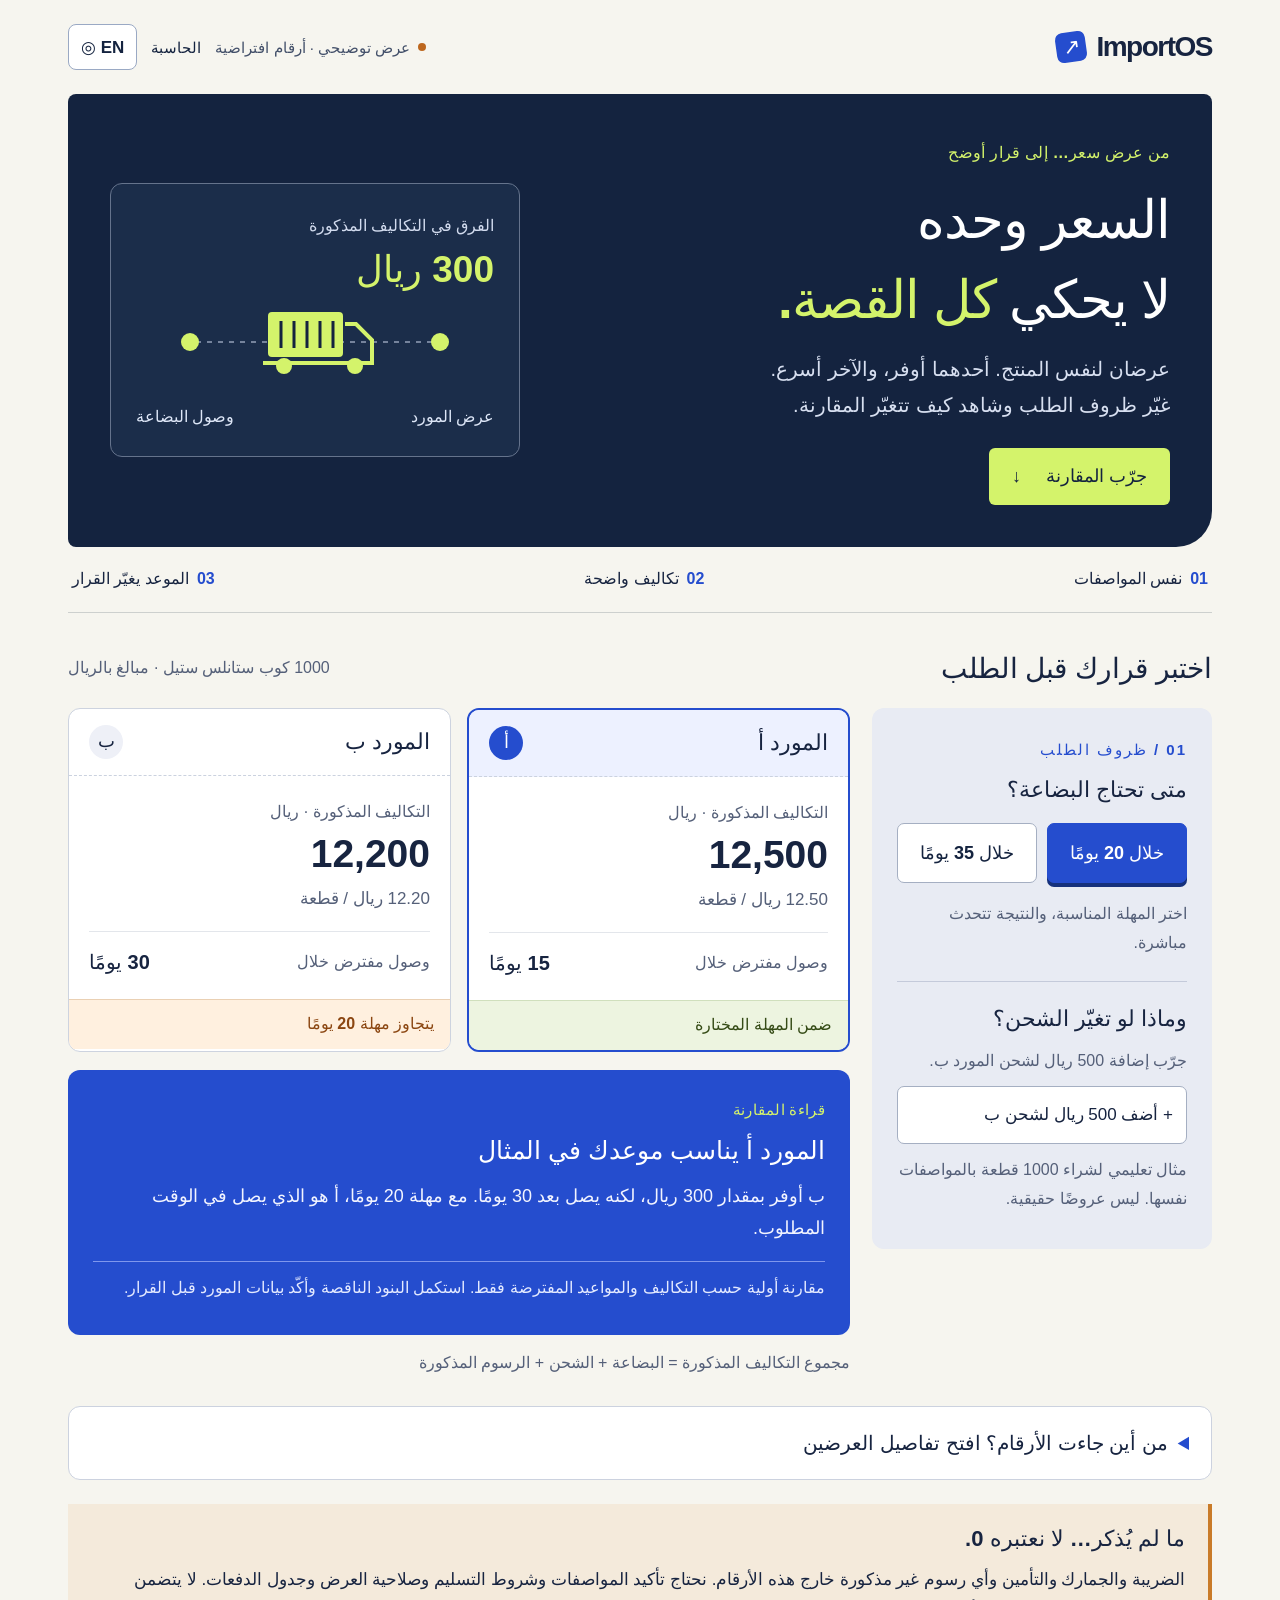
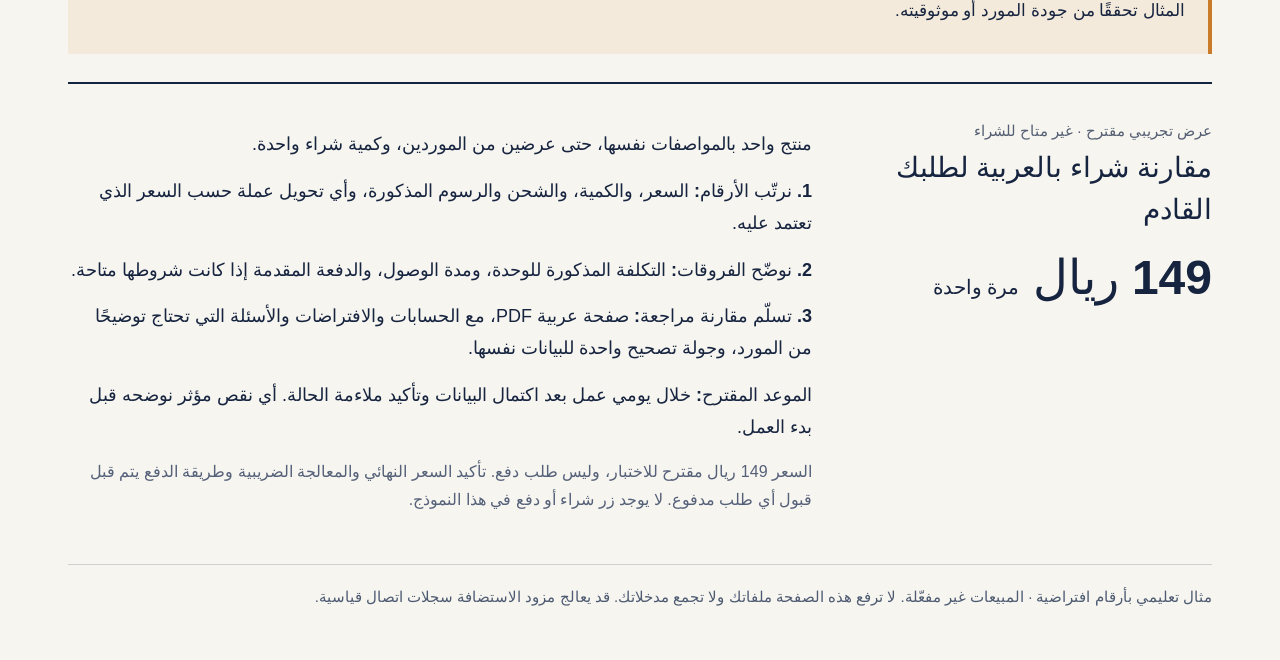
==== public/compare.html @ 1ec95454 "Publish bilingual purchasing comparison demo without checkout" ====
<!doctype html><html lang="ar" dir="rtl"><head><meta charset="utf-8"><meta name="description" content="قارن عروض الموردين والتكلفة وموعد الوصول. Try the Arabic and English purchasing comparison demo. No signup or payment."><meta name="viewport" content="width=device-width,initial-scale=1"><title>ImportOS — قبل قرار الشراء</title><style>
:root{font-family:Tahoma,Arial,sans-serif;color:#172440;background:#f6f5ef;font-synthesis:none;--ink:#14233f;--blue:#254dce;--lime:#d4f36b;--muted:#556079}*{box-sizing:border-box}html{scroll-behavior:smooth}body{margin:0;font-size:18px;line-height:1.8}button,a,input{-webkit-tap-highlight-color:transparent}button{font:inherit;cursor:pointer}button:focus-visible,a:focus-visible,summary:focus-visible{outline:3px solid #db6f25;outline-offset:5px}p{margin:10px 0}h1,h2,h3{line-height:1.5;margin:0}main{max-width:1200px;margin:auto;padding:24px 28px 50px}.top{display:flex;align-items:center;justify-content:space-between;gap:14px;padding-bottom:24px}.brand{font:bold 28px Arial;letter-spacing:-1.5px;display:flex;align-items:center;gap:10px}.mark{width:30px;height:30px;background:var(--blue);border-radius:7px;transform:rotate(-8deg);display:inline-grid;place-items:center;color:white;font-size:21px}.draft{font-size:15px;color:#424f69;display:flex;align-items:center;gap:8px}.dot{width:8px;height:8px;background:#bd671e;border-radius:50%;display:inline-block}.hero{background:var(--ink);color:white;padding:42px;border-radius:8px 8px 36px 8px;display:grid;grid-template-columns:1.5fr 1fr;gap:35px;align-items:center;position:relative;overflow:hidden}.eyebrow{font-size:16px;font-weight:bold;color:var(--lime);letter-spacing:.3px}.hero h1{font-size:clamp(32px,4.2vw,53px);letter-spacing:-1px;margin:12px 0}.hero h1 em{font-style:normal;color:var(--lime)}.hero p{color:#d7dff0;font-size:20px;max-width:650px}.cta{display:inline-flex;align-items:center;gap:25px;color:var(--ink);background:var(--lime);padding:12px 23px;text-decoration:none;font-weight:bold;border-radius:6px;margin-top:15px}.route{border:1px solid #65738c;padding:25px;border-radius:12px;background:#1b2d4a}.route .label{color:#d2dbee;font-size:16px}.route .value{font-size:37px;font-weight:bold;color:var(--lime);line-height:1.5}.route svg{width:100%;height:95px}.route .ends{display:flex;justify-content:space-between;color:#dde6f7;font-size:16px}.strip{display:flex;justify-content:space-between;gap:12px;flex-wrap:wrap;font-size:16px;padding:18px 4px;border-bottom:1px solid #cdd0ce}.strip span{display:flex;align-items:center;gap:8px}.strip b{color:var(--blue)}.sectionhead{display:flex;justify-content:space-between;gap:12px;align-items:center;margin:35px 0 18px}.sectionhead h2{font-size:28px}.step{font:700 15px Arial;color:var(--blue);letter-spacing:2px}.small{font-size:16px;color:var(--muted)}.workspace{display:grid;grid-template-columns:340px 1fr;gap:22px;align-items:start;scroll-margin-top:20px}.control{background:#e8ebf3;padding:25px;border-radius:12px}.control h3{font-size:22px}.options{display:grid;grid-template-columns:1fr 1fr;gap:10px;margin:17px 0}.choice{border:1px solid #a5afc2;border-radius:7px;padding:13px 8px;background:white;color:var(--ink);font-weight:bold;font-size:18px;min-height:58px}.choice[aria-pressed=true]{background:var(--blue);border-color:var(--blue);color:white;box-shadow:0 4px 0 #16317c}.scenario{border-top:1px solid #c4cada;padding-top:20px;margin-top:23px}.scenario button{width:100%;background:#fff;border:1px solid #a5afc2;color:#172440;padding:13px;border-radius:7px;font-size:17px;text-align:right;min-height:58px}.scenario button[aria-pressed=true]{background:#fff1df;border-color:#a85615}.scenario .small{margin-top:12px}.suppliergrid{display:grid;grid-template-columns:1fr 1fr;gap:16px}.supplier{background:#fff;border:1px solid #cdd3df;border-radius:12px;overflow:hidden;position:relative}.supplierhead{padding:16px 20px;border-bottom:1px dashed #cbd2df;display:flex;justify-content:space-between;align-items:center}.supplierhead h3{font-size:22px}.supplierhead .letter{width:34px;height:34px;border-radius:50%;background:#eef0f7;display:grid;place-items:center;font-weight:bold}.supplierbody{padding:19px 20px}.supplier .amount{font-size:clamp(27px,3.1vw,39px);font-family:Arial;font-weight:bold;line-height:1.4;direction:ltr;text-align:right;white-space:nowrap;font-variant-numeric:tabular-nums}.supplier .unit{font-size:17px;color:var(--muted)}.arrival{display:flex;align-items:center;justify-content:space-between;gap:8px;margin-top:17px;padding-top:12px;border-top:1px solid #e3e6eb}.arrival strong{font-size:20px}.fit{padding:10px 16px;background:#edf4e0;color:#354b16;font-size:16px;font-weight:bold;border-top:1px solid #d0dfbd}.fit.late{background:#fff0df;color:#8b4611;border-color:#ead0b3}.supplier.selected{border:2px solid var(--blue)}.selected .supplierhead{background:#edf1ff}.selected .letter{background:var(--blue);color:white}.outcome{background:var(--blue);color:white;border-radius:12px;padding:23px 25px;margin-top:18px}.outcome .eyebrow{font-size:15px}.outcome h3{font-size:25px;margin:7px 0}.outcome p{color:#f2f4ff;font-size:18px}.outcome .resultnote{font-size:16px;color:#e4eaff;margin-top:16px;padding-top:12px;border-top:1px solid #7f97ed}.outcome.pulse{animation:reveal .25s ease-out}@keyframes reveal{from{transform:translateY(5px);opacity:.7}to{transform:translateY(0);opacity:1}}details{margin:24px 0;background:white;border:1px solid #ccd2df;border-radius:12px;padding:18px 22px}summary{cursor:pointer;font-weight:bold;font-size:20px}summary::marker{color:var(--blue)}.tablebox{margin-top:15px;overflow:auto}table{border-collapse:collapse;width:100%;font-size:17px}th,td{text-align:right;border-bottom:1px solid #d9dfea;padding:12px}th{background:#f0f2f7}tr.total{font-weight:bold;color:var(--blue)}caption{font-size:16px;text-align:right;padding:8px}.notice{border-right:4px solid #c97b29;padding:18px 23px;background:#f4eadb;font-size:17px;margin-bottom:28px}.notice h2{font-size:22px}.offer{display:grid;grid-template-columns:1fr 2fr;gap:28px;border-top:2px solid var(--ink);padding-top:30px}.offer h2{font-size:28px}.offer p{margin:14px 0}.offer .badge{font-size:15px;color:#555f73}.price{font:bold 48px Arial;margin-top:13px;line-height:1.4}.offertext{font-size:18px}.offertext .small{font-size:16px}.foot{margin-top:35px;border-top:1px solid #cdd0ce;padding-top:18px;font-size:15px;color:#4d5a72}.formula{font-size:16px;color:var(--muted);margin:14px 0 4px}.numbers{font-variant-numeric:tabular-nums}@media(max-width:900px){.workspace{grid-template-columns:280px 1fr}.hero{grid-template-columns:1fr}.route{display:none}.suppliergrid{gap:12px}.supplierhead,.supplierbody{padding:15px}.supplier .amount{font-size:30px}}@media(max-width:650px){main{padding:18px 16px 35px}.top{align-items:center;padding-bottom:18px}.brand{font-size:24px}.draft{font-size:13px;max-width:140px;line-height:1.7}.hero{padding:27px 23px;border-radius:8px 8px 26px 8px}.hero h1{font-size:34px}.hero p{font-size:18px}.cta{width:100%;justify-content:space-between}.strip{font-size:14px;gap:8px}.sectionhead{margin-top:26px}.sectionhead h2{font-size:25px}.workspace{display:block}.control{padding:20px;margin-bottom:20px}.scenario{margin-top:20px;padding-top:16px}.scenario button{font-size:17px}.suppliergrid{gap:10px}.supplierhead{padding:13px 12px}.supplierhead h3{font-size:19px}.supplierhead .letter{width:27px;height:27px;font-size:16px}.supplierbody{padding:15px 12px}.supplier .amount{font-size:28px}.supplier .unit{font-size:15px}.supplier .small{font-size:15px}.arrival{display:block;margin-top:12px}.arrival strong{display:block}.arrival strong{font-size:21px}.fit{font-size:14px;padding:10px 12px;min-height:68px}.outcome{padding:22px}.outcome h3{font-size:24px}.outcome p{font-size:18px}.offer{display:block}.offer h2{font-size:27px}.price{margin:18px 0}.offertext{border-top:1px solid #ccc;padding-top:8px}.tablebox{overflow:visible}table,tbody,caption{display:block}thead{position:absolute;clip-path:inset(50%);width:1px;height:1px;overflow:hidden}tbody tr{display:grid;grid-template-columns:1fr 1fr;margin:13px 0;border:1px solid #d2d8e3;border-radius:8px;overflow:hidden}tbody th{grid-column:1/-1}td{text-align:center;font-size:20px}td::before{display:block;font-size:15px;color:var(--muted)}td:nth-child(2)::before{content:'المورد أ'}td:nth-child(3)::before{content:'المورد ب'}.sectionhead .small{display:none}details{padding:17px}summary{font-size:18px}}@media(max-width:360px){main{padding:14px 12px}.supplier .amount{font-size:24px}.supplierhead{padding:12px 9px}.supplierhead h3{font-size:18px}.supplierhead .letter{display:none}.supplierbody{padding:13px 9px}.hero h1{font-size:30px}.hero{padding:24px 19px}.fit{font-size:13px}}@media(prefers-reduced-motion:reduce){html{scroll-behavior:auto}.outcome.pulse{animation:none}}@media print{.hero{background:#eee;color:#14233f}.hero p,.hero h1 em{color:#14233f}.cta,.options,.scenario{display:none}.workspace{display:block}.control{display:none}.outcome{background:#eef0f7;color:#14233f}.outcome p,.outcome .resultnote{color:#14233f}details{display:block}.supplier,.outcome,.notice,.offer{break-inside:avoid}}
.language-tools{display:flex;gap:14px;align-items:center}.language-tools a{font-size:15px;color:var(--ink);text-decoration:none}.language-tools button{background:white;border:1px solid #9aa9c4;border-radius:8px;color:var(--ink);font:700 17px Arial,Tahoma;min-height:46px;min-width:68px;padding:8px 12px}.top{flex-wrap:wrap}.draft{margin-inline-start:auto}html[lang=en] .amount{text-align:left}html[lang=en] .scenario button{text-align:left}html[lang=en] th,html[lang=en] td{text-align:left}html[lang=en] .notice{border-right:0;border-left:4px solid #c97b29}html[lang=en] .hero h1{font-family:Arial,sans-serif;letter-spacing:-1.4px}html[lang=en] body{font-family:Arial,sans-serif;line-height:1.65}html[lang=en] .outcome{line-height:1.65}html[lang=en] caption{text-align:left}html[lang=en] .price{direction:ltr}@media(max-width:650px){.language-tools{gap:10px}.top{gap:12px}.draft{order:3;width:100%;max-width:none;margin:0;font-size:14px}.language-tools{margin-inline-start:auto}html[lang=en] td{text-align:center}html[lang=en] td:nth-child(2)::before{content:'Supplier A'}html[lang=en] td:nth-child(3)::before{content:'Supplier B'}html[lang=en] .supplierhead h3{font-size:18px}html[lang=en] .fit{min-height:75px}} </style></head><body><main>
<header class="top"><span class="brand" dir="ltr"><span class="mark" aria-hidden="true">↗</span>ImportOS</span><span class="draft"><span class="dot"></span>عرض توضيحي · أرقام افتراضية</span><div class="language-tools"><a href="/" id="calcLink">الحاسبة</a><button type="button" id="langToggle" lang="en" aria-label="Switch to English">EN <span aria-hidden="true">◎</span></button></div></header>
<section class="hero"><div><span class="eyebrow">من عرض سعر… إلى قرار أوضح</span><h1>السعر وحده<br>لا يحكي <em>كل القصة.</em></h1><p>عرضان لنفس المنتج. أحدهما أوفر، والآخر أسرع.<br>غيّر ظروف الطلب وشاهد كيف تتغيّر المقارنة.</p><a class="cta" href="#workspace">جرّب المقارنة <span aria-hidden="true">↓</span></a></div><div class="route" aria-hidden="true"><span class="label">الفرق في التكاليف المذكورة</span><div class="value" id="heroDelta">300 ريال</div><svg viewBox="0 0 320 95" fill="none"><path d="M30 45H290" stroke="#75839c" stroke-width="2" stroke-dasharray="5 6"/><circle cx="35" cy="45" r="9" fill="#d4f36b"/><circle cx="285" cy="45" r="9" fill="#d4f36b"/><rect x="113" y="15" width="75" height="45" rx="4" fill="#d4f36b"/><path d="M126 24V51M139 24V51M152 24V51M165 24V51M178 24V51" stroke="#14233f" stroke-width="3"/><path d="M108 66H217V43L201 27H190" stroke="#d4f36b" stroke-width="4"/><circle cx="129" cy="69" r="8" fill="#d4f36b"/><circle cx="200" cy="69" r="8" fill="#d4f36b"/></svg><div class="ends"><span>عرض المورد</span><span>وصول البضاعة</span></div></div></section>
<div class="strip"><span><b>01</b> نفس المواصفات</span><span><b>02</b> تكاليف واضحة</span><span><b>03</b> الموعد يغيّر القرار</span></div>
<div class="sectionhead"><h2>اختبر قرارك قبل الطلب</h2><span class="small">1000 كوب ستانلس ستيل · مبالغ بالريال</span></div>
<section id="workspace" class="workspace" aria-label="تجربة مقارنة الشراء"><aside class="control"><span class="step">01 / ظروف الطلب</span><h3 style="margin-top:8px">متى تحتاج البضاعة؟</h3><div class="options" role="group" aria-label="اختيار موعد الوصول"><button class="choice" id="soon" type="button" aria-pressed="true">خلال 20 يومًا</button><button class="choice" id="later" type="button" aria-pressed="false">خلال 35 يومًا</button></div><p class="small">اختر المهلة المناسبة، والنتيجة تتحدث مباشرة.</p><div class="scenario"><h3>وماذا لو تغيّر الشحن؟</h3><p class="small">جرّب إضافة 500 ريال لشحن المورد ب.</p><button id="freight" type="button" aria-pressed="false">+ أضف 500 ريال لشحن ب</button><p class="small">مثال تعليمي لشراء 1000 قطعة بالمواصفات نفسها. ليس عروضًا حقيقية.</p></div></aside>
<div><div class="suppliergrid"><article class="supplier selected" id="cardA"><div class="supplierhead"><h3>المورد أ</h3><span class="letter" aria-hidden="true">أ</span></div><div class="supplierbody"><span class="small">التكاليف المذكورة · ريال</span><div class="amount">12,500</div><span class="unit">12.50 ريال / قطعة</span><div class="arrival"><span class="small">وصول مفترض خلال</span><strong>15 يومًا</strong></div></div><div class="fit" id="statusA">ضمن المهلة المختارة</div></article>
<article class="supplier" id="cardB"><div class="supplierhead"><h3>المورد ب</h3><span class="letter" aria-hidden="true">ب</span></div><div class="supplierbody"><span class="small">التكاليف المذكورة · ريال</span><div class="amount" id="totalB">12,200</div><span class="unit" id="unitB">12.20 ريال / قطعة</span><div class="arrival"><span class="small">وصول مفترض خلال</span><strong>30 يومًا</strong></div></div><div class="fit late" id="statusB">يتجاوز مهلة 20 يومًا</div></article></div>
<div class="outcome" id="outcome" aria-live="polite" aria-atomic="true"><span class="eyebrow">قراءة المقارنة</span><h3 id="verdict">المورد أ يناسب موعدك في المثال</h3><p id="reason">ب أوفر بمقدار 300 ريال، لكنه يصل بعد 30 يومًا. مع مهلة 20 يومًا، أ هو الذي يصل في الوقت المطلوب.</p><p class="resultnote">مقارنة أولية حسب التكاليف والمواعيد المفترضة فقط. استكمل البنود الناقصة وأكّد بيانات المورد قبل القرار.</p></div><p class="formula">مجموع التكاليف المذكورة = البضاعة + الشحن + الرسوم المذكورة</p></div></section>
<details><summary>من أين جاءت الأرقام؟ افتح تفاصيل العرضين</summary><div class="tablebox"><table class="numbers"><caption class="small">مقارنة مبنية على بيانات المثال، وليست عروضًا تجارية حقيقية</caption><thead><tr><th scope="col">البند</th><th scope="col">المورد أ</th><th scope="col">المورد ب</th></tr></thead><tbody>
<tr><th scope="row">سعر القطعة</th><td>10.00</td><td>11.00</td></tr><tr><th scope="row">قيمة البضاعة × 1000</th><td>10,000.00</td><td>11,000.00</td></tr><tr><th scope="row">الشحن</th><td>2,000.00</td><td id="bFreight">1,000.00</td></tr><tr><th scope="row">رسوم أخرى مذكورة</th><td>500.00</td><td>200.00</td></tr><tr class="total"><th scope="row">مجموع التكاليف المذكورة</th><td>12,500.00</td><td id="bSum">12,200.00</td></tr><tr><th scope="row">المجموع المذكور لكل قطعة</th><td>12.50</td><td id="bEach">12.20</td></tr><tr><th scope="row">الوصول المفترض بعد تأكيد الطلب</th><td>15 يومًا</td><td>30 يومًا</td></tr></tbody></table></div></details>
<section class="notice"><h2>ما لم يُذكر… لا نعتبره 0.</h2><p>الضريبة والجمارك والتأمين وأي رسوم غير مذكورة خارج هذه الأرقام. نحتاج تأكيد المواصفات وشروط التسليم وصلاحية العرض وجدول الدفعات. لا يتضمن المثال تحققًا من جودة المورد أو موثوقيته.</p></section>
<section class="offer"><div><span class="badge">عرض تجريبي مقترح · غير متاح للشراء</span><h2>مقارنة شراء بالعربية لطلبك القادم</h2><div class="price">149 ريال <span style="font-size:20px;font-weight:400">مرة واحدة</span></div></div><div class="offertext"><p>منتج واحد بالمواصفات نفسها، حتى عرضين من الموردين، وكمية شراء واحدة.</p><div class="steps"><p><b>1. نرتّب الأرقام:</b> السعر، والكمية، والشحن والرسوم المذكورة، وأي تحويل عملة حسب السعر الذي تعتمد عليه.</p><p><b>2. نوضّح الفروقات:</b> التكلفة المذكورة للوحدة، ومدة الوصول، والدفعة المقدمة إذا كانت شروطها متاحة.</p><p><b>3. تسلّم مقارنة مراجعة:</b> صفحة عربية PDF، مع الحسابات والافتراضات والأسئلة التي تحتاج توضيحًا من المورد، وجولة تصحيح واحدة للبيانات نفسها.</p></div><p><b>الموعد المقترح:</b> خلال يومي عمل بعد اكتمال البيانات وتأكيد ملاءمة الحالة. أي نقص مؤثر نوضحه قبل بدء العمل.</p><p class="small">السعر 149 ريال مقترح للاختبار، وليس طلب دفع. تأكيد السعر النهائي والمعالجة الضريبية وطريقة الدفع يتم قبل قبول أي طلب مدفوع. لا يوجد زر شراء أو دفع في هذا النموذج.</p></div></section>
<footer class="foot">مثال تعليمي بأرقام افتراضية · المبيعات غير مفعّلة. لا ترفع هذه الصفحة ملفاتك ولا تجمع مدخلاتك. قد يعالج مزود الاستضافة سجلات اتصال قياسية.</footer></main>
<script>const translations={"الحاسبة": "Calculator", "عرض توضيحي · أرقام افتراضية": "Illustrative demo · Fictional figures", "من عرض سعر… إلى قرار أوضح": "FROM QUOTE TO CLEARER DECISION", "السعر وحده": "The price alone", "لا يحكي": "doesn’t tell", "كل القصة.": "the whole story.", "عرضان لنفس المنتج. أحدهما أوفر، والآخر أسرع.": "Two quotes for the same product. One costs less; the other arrives sooner.", "غيّر ظروف الطلب وشاهد كيف تتغيّر المقارنة.": "Change the conditions and see the comparison update.", "جرّب المقارنة": "Try the comparison", "الفرق في التكاليف المذكورة": "Difference in stated costs", "300 ريال": "SAR 300", "200 ريال": "SAR 200", "عرض المورد": "Supplier quote", "وصول البضاعة": "Goods arrive", "نفس المواصفات": "Same specification", "تكاليف واضحة": "Clear costs", "الموعد يغيّر القرار": "Timing changes the decision", "اختبر قرارك قبل الطلب": "Explore before you order", "1000 كوب ستانلس ستيل · مبالغ بالريال": "1000 stainless-steel cups · Amounts in SAR", "01 / ظروف الطلب": "01 / ORDER CONDITIONS", "متى تحتاج البضاعة؟": "When do you need the goods?", "خلال 20 يومًا": "Within 20 days", "خلال 35 يومًا": "Within 35 days", "اختر المهلة المناسبة، والنتيجة تتحدث مباشرة.": "Choose a deadline. The result updates immediately.", "وماذا لو تغيّر الشحن؟": "What if shipping changes?", "جرّب إضافة 500 ريال لشحن المورد ب.": "Try adding SAR 500 to Supplier B’s freight.", "+ أضف 500 ريال لشحن ب": "+ Add SAR 500 to B’s freight", "✓ أُضيفت 500 ريال — اضغط لإزالتها": "✓ SAR 500 added — tap to remove", "مثال تعليمي لشراء 1000 قطعة بالمواصفات نفسها. ليس عروضًا حقيقية.": "Fictional example: 1000 identical units. These are not real quotes.", "المورد أ": "Supplier A", "أ": "A", "المورد ب": "Supplier B", "ب": "B", "التكاليف المذكورة · ريال": "Stated costs · SAR", "12.50 ريال / قطعة": "SAR 12.50 / unit", "12.20 ريال / قطعة": "SAR 12.20 / unit", "12.70 ريال / قطعة": "SAR 12.70 / unit", "وصول مفترض خلال": "Assumed arrival in", "15 يومًا": "15 days", "30 يومًا": "30 days", "ضمن المهلة المختارة": "Meets selected deadline", "يتجاوز مهلة 20 يومًا": "Misses the 20-day deadline", "قراءة المقارنة": "COMPARISON INSIGHT", "المورد أ يناسب موعدك في المثال": "Supplier A meets your deadline in this example", "ب أوفر بمقدار 300 ريال، لكنه يصل بعد 30 يومًا. مع مهلة 20 يومًا، أ هو الذي يصل في الوقت المطلوب.": "B costs SAR 300 less, but arrives in 30 days. With a 20-day deadline, only A arrives on time.", "مقارنة أولية حسب التكاليف والمواعيد المفترضة فقط. استكمل البنود الناقصة وأكّد بيانات المورد قبل القرار.": "Preliminary comparison using assumed costs and dates only. Confirm missing charges and supplier information before deciding.", "مجموع التكاليف المذكورة = البضاعة + الشحن + الرسوم المذكورة": "Stated total = goods + freight + stated fees", "من أين جاءت الأرقام؟ افتح تفاصيل العرضين": "Where do the numbers come from? View both quotes", "مقارنة مبنية على بيانات المثال، وليست عروضًا تجارية حقيقية": "Fictional comparison, not actual commercial quotations", "البند": "Item", "سعر القطعة": "Unit price", "قيمة البضاعة × 1000": "Goods value × 1000", "الشحن": "Freight", "رسوم أخرى مذكورة": "Other stated fees", "مجموع التكاليف المذكورة": "Total stated costs", "المجموع المذكور لكل قطعة": "Stated cost per unit", "الوصول المفترض بعد تأكيد الطلب": "Assumed arrival after order confirmation", "ما لم يُذكر… لا نعتبره 0.": "Unknown does not mean 0.", "الضريبة والجمارك والتأمين وأي رسوم غير مذكورة خارج هذه الأرقام. نحتاج تأكيد المواصفات وشروط التسليم وصلاحية العرض وجدول الدفعات. لا يتضمن المثال تحققًا من جودة المورد أو موثوقيته.": "Tax, duty, insurance and any unstated charges are excluded. Confirm specifications, delivery terms, quote validity and payment schedules. This example does not verify supplier quality or reliability.", "عرض تجريبي مقترح · غير متاح للشراء": "Proposed pilot · Not available to purchase", "مقارنة شراء بالعربية لطلبك القادم": "An Arabic purchasing comparison for your next order", "149 ريال": "SAR 149", "مرة واحدة": "one time", "منتج واحد بالمواصفات نفسها، حتى عرضين من الموردين، وكمية شراء واحدة.": "One product with the same specification, up to 2 supplier quotes and one order quantity.", "1. نرتّب الأرقام:": "1. Organize the figures:", "السعر، والكمية، والشحن والرسوم المذكورة، وأي تحويل عملة حسب السعر الذي تعتمد عليه.": "Price, quantity, freight and stated fees, with currency conversion using the exchange rate you approve.", "2. نوضّح الفروقات:": "2. Explain the differences:", "التكلفة المذكورة للوحدة، ومدة الوصول، والدفعة المقدمة إذا كانت شروطها متاحة.": "Stated cost per unit, arrival timing and advance payment where the terms are available.", "3. تسلّم مقارنة مراجعة:": "3. Receive a reviewed comparison:", "صفحة عربية PDF، مع الحسابات والافتراضات والأسئلة التي تحتاج توضيحًا من المورد، وجولة تصحيح واحدة للبيانات نفسها.": "A one-page Arabic PDF with calculations, assumptions, questions for the supplier and one correction round for the same inputs.", "الموعد المقترح:": "Proposed turnaround:", "خلال يومي عمل بعد اكتمال البيانات وتأكيد ملاءمة الحالة. أي نقص مؤثر نوضحه قبل بدء العمل.": "Within 2 business days after complete information and scope confirmation. Material gaps are flagged before work starts.", "السعر 149 ريال مقترح للاختبار، وليس طلب دفع. تأكيد السعر النهائي والمعالجة الضريبية وطريقة الدفع يتم قبل قبول أي طلب مدفوع. لا يوجد زر شراء أو دفع في هذا النموذج.": "SAR 149 is a proposed pilot price, not a payment request. Final price, tax treatment and payment method must be confirmed before any paid order is accepted. This demo has no purchase or payment button.", "مثال تعليمي بأرقام افتراضية · المبيعات غير مفعّلة. لا ترفع هذه الصفحة ملفاتك ولا تجمع مدخلاتك. قد يعالج مزود الاستضافة سجلات اتصال قياسية.": "Educational example with fictional figures · Sales are not enabled. This page does not upload files or collect your inputs. The hosting provider may process standard connection logs.", "المورد أ أسرع وأقل تكلفة مذكورة": "Supplier A is faster and has lower stated costs", "المورد ب أوفر، وكلاهما يصل ضمن المهلة": "Supplier B costs less; both meet the deadline", "بعد زيادة شحن ب، يصبح مجموعه 12,700 ريال مقابل 12,500 ريال للمورد أ. أ أقل بمقدار 200 ريال ويصل خلال 15 يومًا.": "With the extra freight, B totals SAR 12,700 versus A’s SAR 12,500. A costs SAR 200 less and arrives in 15 days.", "مع مهلة 35 يومًا، العرضان يناسبان الموعد. ب أقل بمقدار 300 ريال في التكاليف المذكورة، أي 0.30 ريال لكل قطعة. يلزم استكمال التكاليف غير المذكورة قبل الحسم.": "With a 35-day deadline, both quotes arrive in time. B’s stated cost is SAR 300 lower, or SAR 0.30 per unit. Confirm any unstated costs before deciding.", "مع مهلة 35 يومًا، العرضان يناسبان الموعد. ب أقل بمقدار 300 ريال في التكاليف المذكورة، أي 0.30 ريال لكل قطعة.": "With a 35-day deadline, both arrive in time. B’s stated cost is SAR 300 lower, or SAR 0.30 per unit."};let lang='ar';const tr=s=>lang==='en'?(translations[s]||s):s;const walker=document.createTreeWalker(document.body,NodeFilter.SHOW_TEXT);const textNodes=[];while(walker.nextNode()){const n=walker.currentNode;if(!n.parentElement.closest('script,style,#langToggle')&&n.textContent.trim())textNodes.push([n,n.textContent]);}
let later=false,extra=false;const $=id=>document.getElementById(id);function render(){const cost=extra?12700:12200;const winner=later&&!extra?'B':'A';$('soon').setAttribute('aria-pressed',String(!later));$('later').setAttribute('aria-pressed',String(later));$('freight').setAttribute('aria-pressed',String(extra));$('freight').textContent=tr(extra?'✓ أُضيفت 500 ريال — اضغط لإزالتها':'+ أضف 500 ريال لشحن ب');$('heroDelta').textContent=tr(extra?'200 ريال':'300 ريال');$('totalB').textContent=tr(extra?'12,700':'12,200');$('unitB').textContent=tr(extra?'12.70 ريال / قطعة':'12.20 ريال / قطعة');$('statusB').textContent=tr(later?'ضمن المهلة المختارة':'يتجاوز مهلة 20 يومًا');$('statusB').className=later?'fit':'fit late';$('cardA').classList.toggle('selected',winner==='A');$('cardB').classList.toggle('selected',winner==='B');$('verdict').textContent=tr(extra?'المورد أ أسرع وأقل تكلفة مذكورة':later?'المورد ب أوفر، وكلاهما يصل ضمن المهلة':'المورد أ يناسب موعدك في المثال');$('reason').textContent=tr(extra?'بعد زيادة شحن ب، يصبح مجموعه 12,700 ريال مقابل 12,500 ريال للمورد أ. أ أقل بمقدار 200 ريال ويصل خلال 15 يومًا.':later?'مع مهلة 35 يومًا، العرضان يناسبان الموعد. ب أقل بمقدار 300 ريال في التكاليف المذكورة، أي 0.30 ريال لكل قطعة.':'ب أوفر بمقدار 300 ريال، لكنه يصل بعد 30 يومًا. مع مهلة 20 يومًا، أ هو الذي يصل في الوقت المطلوب.');document.querySelector('#bFreight').textContent=tr(extra?'1,500.00':'1,000.00');document.querySelector('#bSum').textContent=tr(extra?'12,700.00':'12,200.00');document.querySelector('#bEach').textContent=tr(extra?'12.70':'12.20');$('outcome').classList.remove('pulse');requestAnimationFrame(()=>$('outcome').classList.add('pulse'));}$('soon').addEventListener('click',()=>{later=false;render()});$('later').addEventListener('click',()=>{later=true;render()});$('freight').addEventListener('click',()=>{extra=!extra;render()});
const attrs=[['.workspace','aria-label','تجربة مقارنة الشراء','Purchasing comparison demo'],['.options','aria-label','اختيار موعد الوصول','Choose an arrival deadline']];
function setLanguage(next){lang=next;document.documentElement.lang=lang;document.documentElement.dir=lang==='en'?'ltr':'rtl';for(const [n,ar] of textNodes){const key=ar.trim();n.textContent=lang==='en'&&translations[key]?ar.replace(key,translations[key]):ar;}for(const [sel,key,ar,en]of attrs){document.querySelector(sel).setAttribute(key,lang==='en'?en:ar);}const button=document.getElementById('langToggle');button.textContent=lang==='en'?'العربية ◎':'EN ◎';button.lang=lang==='en'?'ar':'en';button.setAttribute('aria-label',lang==='en'?'التبديل إلى العربية':'Switch to English');document.title=lang==='en'?'ImportOS — Before you buy':'ImportOS — قبل قرار الشراء';render();}
document.getElementById('langToggle').addEventListener('click',()=>setLanguage(lang==='ar'?'en':'ar'));if(new URLSearchParams(location.search).get('lang')==='en')setLanguage('en');
</script></body></html>
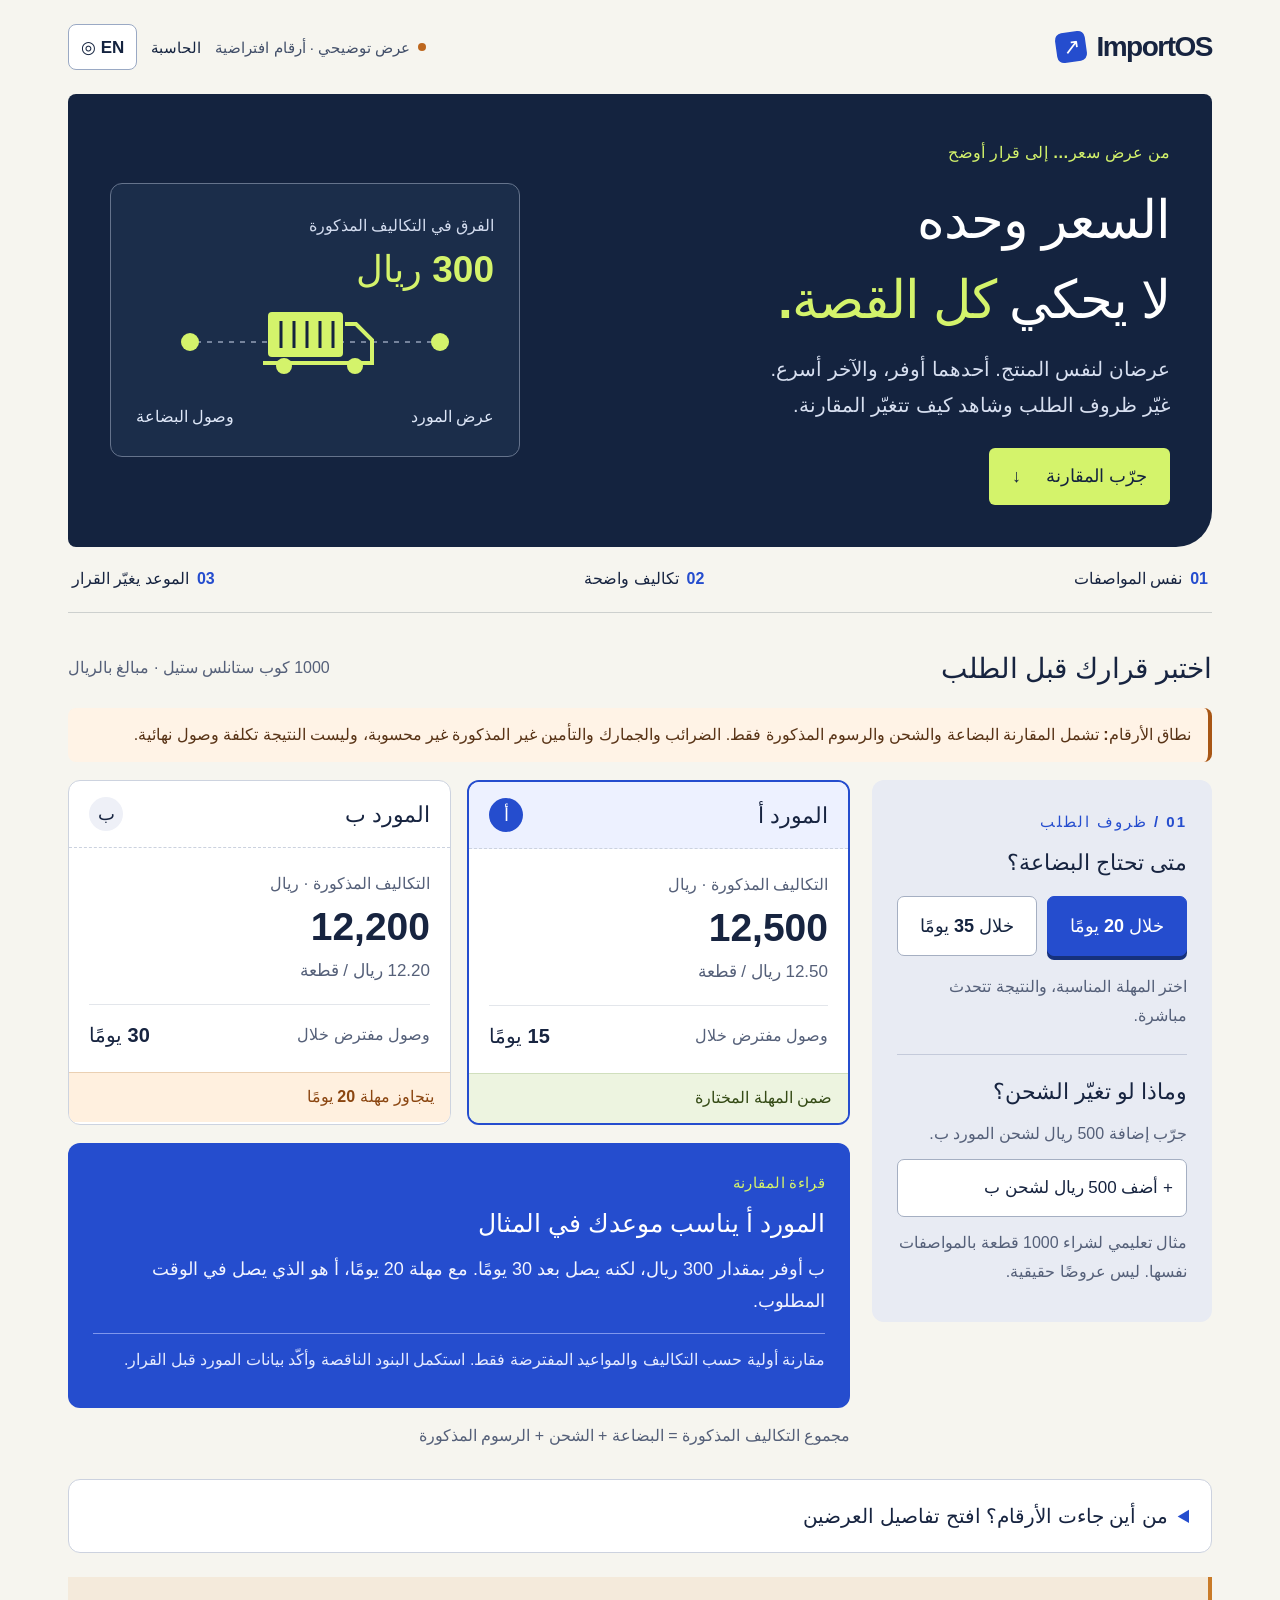
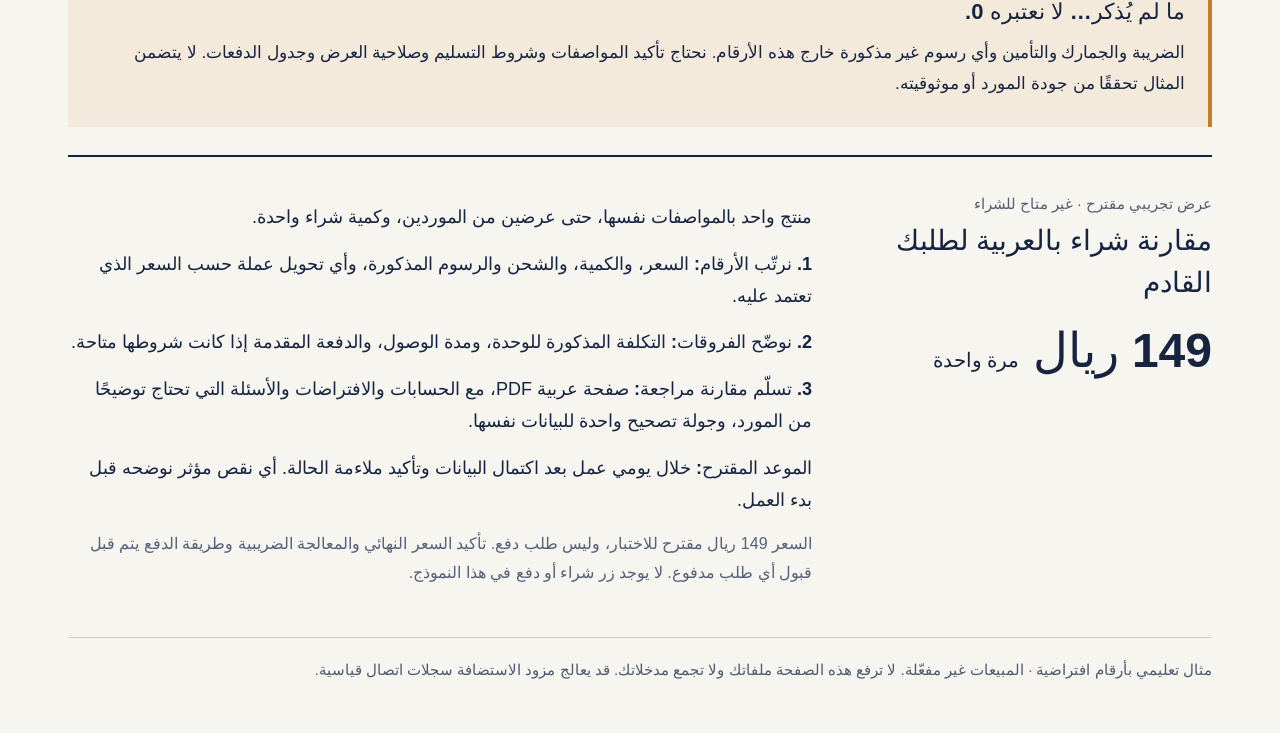
==== commit c3623048: "fix: make cost scope and manually entered customs bases explicit" ====
--- a/public/compare.html
+++ b/public/compare.html
@@ -1,10 +1,11 @@
 <!doctype html><html lang="ar" dir="rtl"><head><meta charset="utf-8"><meta name="description" content="قارن عروض الموردين والتكلفة وموعد الوصول. Try the Arabic and English purchasing comparison demo. No signup or payment."><meta name="viewport" content="width=device-width,initial-scale=1"><title>ImportOS — قبل قرار الشراء</title><style>
-:root{font-family:Tahoma,Arial,sans-serif;color:#172440;background:#f6f5ef;font-synthesis:none;--ink:#14233f;--blue:#254dce;--lime:#d4f36b;--muted:#556079}*{box-sizing:border-box}html{scroll-behavior:smooth}body{margin:0;font-size:18px;line-height:1.8}button,a,input{-webkit-tap-highlight-color:transparent}button{font:inherit;cursor:pointer}button:focus-visible,a:focus-visible,summary:focus-visible{outline:3px solid #db6f25;outline-offset:5px}p{margin:10px 0}h1,h2,h3{line-height:1.5;margin:0}main{max-width:1200px;margin:auto;padding:24px 28px 50px}.top{display:flex;align-items:center;justify-content:space-between;gap:14px;padding-bottom:24px}.brand{font:bold 28px Arial;letter-spacing:-1.5px;display:flex;align-items:center;gap:10px}.mark{width:30px;height:30px;background:var(--blue);border-radius:7px;transform:rotate(-8deg);display:inline-grid;place-items:center;color:white;font-size:21px}.draft{font-size:15px;color:#424f69;display:flex;align-items:center;gap:8px}.dot{width:8px;height:8px;background:#bd671e;border-radius:50%;display:inline-block}.hero{background:var(--ink);color:white;padding:42px;border-radius:8px 8px 36px 8px;display:grid;grid-template-columns:1.5fr 1fr;gap:35px;align-items:center;position:relative;overflow:hidden}.eyebrow{font-size:16px;font-weight:bold;color:var(--lime);letter-spacing:.3px}.hero h1{font-size:clamp(32px,4.2vw,53px);letter-spacing:-1px;margin:12px 0}.hero h1 em{font-style:normal;color:var(--lime)}.hero p{color:#d7dff0;font-size:20px;max-width:650px}.cta{display:inline-flex;align-items:center;gap:25px;color:var(--ink);background:var(--lime);padding:12px 23px;text-decoration:none;font-weight:bold;border-radius:6px;margin-top:15px}.route{border:1px solid #65738c;padding:25px;border-radius:12px;background:#1b2d4a}.route .label{color:#d2dbee;font-size:16px}.route .value{font-size:37px;font-weight:bold;color:var(--lime);line-height:1.5}.route svg{width:100%;height:95px}.route .ends{display:flex;justify-content:space-between;color:#dde6f7;font-size:16px}.strip{display:flex;justify-content:space-between;gap:12px;flex-wrap:wrap;font-size:16px;padding:18px 4px;border-bottom:1px solid #cdd0ce}.strip span{display:flex;align-items:center;gap:8px}.strip b{color:var(--blue)}.sectionhead{display:flex;justify-content:space-between;gap:12px;align-items:center;margin:35px 0 18px}.sectionhead h2{font-size:28px}.step{font:700 15px Arial;color:var(--blue);letter-spacing:2px}.small{font-size:16px;color:var(--muted)}.workspace{display:grid;grid-template-columns:340px 1fr;gap:22px;align-items:start;scroll-margin-top:20px}.control{background:#e8ebf3;padding:25px;border-radius:12px}.control h3{font-size:22px}.options{display:grid;grid-template-columns:1fr 1fr;gap:10px;margin:17px 0}.choice{border:1px solid #a5afc2;border-radius:7px;padding:13px 8px;background:white;color:var(--ink);font-weight:bold;font-size:18px;min-height:58px}.choice[aria-pressed=true]{background:var(--blue);border-color:var(--blue);color:white;box-shadow:0 4px 0 #16317c}.scenario{border-top:1px solid #c4cada;padding-top:20px;margin-top:23px}.scenario button{width:100%;background:#fff;border:1px solid #a5afc2;color:#172440;padding:13px;border-radius:7px;font-size:17px;text-align:right;min-height:58px}.scenario button[aria-pressed=true]{background:#fff1df;border-color:#a85615}.scenario .small{margin-top:12px}.suppliergrid{display:grid;grid-template-columns:1fr 1fr;gap:16px}.supplier{background:#fff;border:1px solid #cdd3df;border-radius:12px;overflow:hidden;position:relative}.supplierhead{padding:16px 20px;border-bottom:1px dashed #cbd2df;display:flex;justify-content:space-between;align-items:center}.supplierhead h3{font-size:22px}.supplierhead .letter{width:34px;height:34px;border-radius:50%;background:#eef0f7;display:grid;place-items:center;font-weight:bold}.supplierbody{padding:19px 20px}.supplier .amount{font-size:clamp(27px,3.1vw,39px);font-family:Arial;font-weight:bold;line-height:1.4;direction:ltr;text-align:right;white-space:nowrap;font-variant-numeric:tabular-nums}.supplier .unit{font-size:17px;color:var(--muted)}.arrival{display:flex;align-items:center;justify-content:space-between;gap:8px;margin-top:17px;padding-top:12px;border-top:1px solid #e3e6eb}.arrival strong{font-size:20px}.fit{padding:10px 16px;background:#edf4e0;color:#354b16;font-size:16px;font-weight:bold;border-top:1px solid #d0dfbd}.fit.late{background:#fff0df;color:#8b4611;border-color:#ead0b3}.supplier.selected{border:2px solid var(--blue)}.selected .supplierhead{background:#edf1ff}.selected .letter{background:var(--blue);color:white}.outcome{background:var(--blue);color:white;border-radius:12px;padding:23px 25px;margin-top:18px}.outcome .eyebrow{font-size:15px}.outcome h3{font-size:25px;margin:7px 0}.outcome p{color:#f2f4ff;font-size:18px}.outcome .resultnote{font-size:16px;color:#e4eaff;margin-top:16px;padding-top:12px;border-top:1px solid #7f97ed}.outcome.pulse{animation:reveal .25s ease-out}@keyframes reveal{from{transform:translateY(5px);opacity:.7}to{transform:translateY(0);opacity:1}}details{margin:24px 0;background:white;border:1px solid #ccd2df;border-radius:12px;padding:18px 22px}summary{cursor:pointer;font-weight:bold;font-size:20px}summary::marker{color:var(--blue)}.tablebox{margin-top:15px;overflow:auto}table{border-collapse:collapse;width:100%;font-size:17px}th,td{text-align:right;border-bottom:1px solid #d9dfea;padding:12px}th{background:#f0f2f7}tr.total{font-weight:bold;color:var(--blue)}caption{font-size:16px;text-align:right;padding:8px}.notice{border-right:4px solid #c97b29;padding:18px 23px;background:#f4eadb;font-size:17px;margin-bottom:28px}.notice h2{font-size:22px}.offer{display:grid;grid-template-columns:1fr 2fr;gap:28px;border-top:2px solid var(--ink);padding-top:30px}.offer h2{font-size:28px}.offer p{margin:14px 0}.offer .badge{font-size:15px;color:#555f73}.price{font:bold 48px Arial;margin-top:13px;line-height:1.4}.offertext{font-size:18px}.offertext .small{font-size:16px}.foot{margin-top:35px;border-top:1px solid #cdd0ce;padding-top:18px;font-size:15px;color:#4d5a72}.formula{font-size:16px;color:var(--muted);margin:14px 0 4px}.numbers{font-variant-numeric:tabular-nums}@media(max-width:900px){.workspace{grid-template-columns:280px 1fr}.hero{grid-template-columns:1fr}.route{display:none}.suppliergrid{gap:12px}.supplierhead,.supplierbody{padding:15px}.supplier .amount{font-size:30px}}@media(max-width:650px){main{padding:18px 16px 35px}.top{align-items:center;padding-bottom:18px}.brand{font-size:24px}.draft{font-size:13px;max-width:140px;line-height:1.7}.hero{padding:27px 23px;border-radius:8px 8px 26px 8px}.hero h1{font-size:34px}.hero p{font-size:18px}.cta{width:100%;justify-content:space-between}.strip{font-size:14px;gap:8px}.sectionhead{margin-top:26px}.sectionhead h2{font-size:25px}.workspace{display:block}.control{padding:20px;margin-bottom:20px}.scenario{margin-top:20px;padding-top:16px}.scenario button{font-size:17px}.suppliergrid{gap:10px}.supplierhead{padding:13px 12px}.supplierhead h3{font-size:19px}.supplierhead .letter{width:27px;height:27px;font-size:16px}.supplierbody{padding:15px 12px}.supplier .amount{font-size:28px}.supplier .unit{font-size:15px}.supplier .small{font-size:15px}.arrival{display:block;margin-top:12px}.arrival strong{display:block}.arrival strong{font-size:21px}.fit{font-size:14px;padding:10px 12px;min-height:68px}.outcome{padding:22px}.outcome h3{font-size:24px}.outcome p{font-size:18px}.offer{display:block}.offer h2{font-size:27px}.price{margin:18px 0}.offertext{border-top:1px solid #ccc;padding-top:8px}.tablebox{overflow:visible}table,tbody,caption{display:block}thead{position:absolute;clip-path:inset(50%);width:1px;height:1px;overflow:hidden}tbody tr{display:grid;grid-template-columns:1fr 1fr;margin:13px 0;border:1px solid #d2d8e3;border-radius:8px;overflow:hidden}tbody th{grid-column:1/-1}td{text-align:center;font-size:20px}td::before{display:block;font-size:15px;color:var(--muted)}td:nth-child(2)::before{content:'المورد أ'}td:nth-child(3)::before{content:'المورد ب'}.sectionhead .small{display:none}details{padding:17px}summary{font-size:18px}}@media(max-width:360px){main{padding:14px 12px}.supplier .amount{font-size:24px}.supplierhead{padding:12px 9px}.supplierhead h3{font-size:18px}.supplierhead .letter{display:none}.supplierbody{padding:13px 9px}.hero h1{font-size:30px}.hero{padding:24px 19px}.fit{font-size:13px}}@media(prefers-reduced-motion:reduce){html{scroll-behavior:auto}.outcome.pulse{animation:none}}@media print{.hero{background:#eee;color:#14233f}.hero p,.hero h1 em{color:#14233f}.cta,.options,.scenario{display:none}.workspace{display:block}.control{display:none}.outcome{background:#eef0f7;color:#14233f}.outcome p,.outcome .resultnote{color:#14233f}details{display:block}.supplier,.outcome,.notice,.offer{break-inside:avoid}}
+:root{font-family:Tahoma,Arial,sans-serif;color:#172440;background:#f6f5ef;font-synthesis:none;--ink:#14233f;--blue:#254dce;--lime:#d4f36b;--muted:#556079}*{box-sizing:border-box}html{scroll-behavior:smooth}body{margin:0;font-size:18px;line-height:1.8}button,a,input{-webkit-tap-highlight-color:transparent}button{font:inherit;cursor:pointer}button:focus-visible,a:focus-visible,summary:focus-visible{outline:3px solid #db6f25;outline-offset:5px}p{margin:10px 0}h1,h2,h3{line-height:1.5;margin:0}main{max-width:1200px;margin:auto;padding:24px 28px 50px}.top{display:flex;align-items:center;justify-content:space-between;gap:14px;padding-bottom:24px}.brand{font:bold 28px Arial;letter-spacing:-1.5px;display:flex;align-items:center;gap:10px}.mark{width:30px;height:30px;background:var(--blue);border-radius:7px;transform:rotate(-8deg);display:inline-grid;place-items:center;color:white;font-size:21px}.draft{font-size:15px;color:#424f69;display:flex;align-items:center;gap:8px}.dot{width:8px;height:8px;background:#bd671e;border-radius:50%;display:inline-block}.hero{background:var(--ink);color:white;padding:42px;border-radius:8px 8px 36px 8px;display:grid;grid-template-columns:1.5fr 1fr;gap:35px;align-items:center;position:relative;overflow:hidden}.eyebrow{font-size:16px;font-weight:bold;color:var(--lime);letter-spacing:.3px}.hero h1{font-size:clamp(32px,4.2vw,53px);letter-spacing:-1px;margin:12px 0}.hero h1 em{font-style:normal;color:var(--lime)}.hero p{color:#d7dff0;font-size:20px;max-width:650px}.cta{display:inline-flex;align-items:center;gap:25px;color:var(--ink);background:var(--lime);padding:12px 23px;text-decoration:none;font-weight:bold;border-radius:6px;margin-top:15px}.route{border:1px solid #65738c;padding:25px;border-radius:12px;background:#1b2d4a}.route .label{color:#d2dbee;font-size:16px}.route .value{font-size:37px;font-weight:bold;color:var(--lime);line-height:1.5}.route svg{width:100%;height:95px}.route .ends{display:flex;justify-content:space-between;color:#dde6f7;font-size:16px}.strip{display:flex;justify-content:space-between;gap:12px;flex-wrap:wrap;font-size:16px;padding:18px 4px;border-bottom:1px solid #cdd0ce}.strip span{display:flex;align-items:center;gap:8px}.strip b{color:var(--blue)}.sectionhead{display:flex;justify-content:space-between;gap:12px;align-items:center;margin:35px 0 18px}.sectionhead h2{font-size:28px}.step{font:700 15px Arial;color:var(--blue);letter-spacing:2px}.small{font-size:16px;color:var(--muted)}.workspace{display:grid;grid-template-columns:340px 1fr;gap:22px;align-items:start;scroll-margin-top:20px}.control{background:#e8ebf3;padding:25px;border-radius:12px}.control h3{font-size:22px}.options{display:grid;grid-template-columns:1fr 1fr;gap:10px;margin:17px 0}.choice{border:1px solid #a5afc2;border-radius:7px;padding:13px 8px;background:white;color:var(--ink);font-weight:bold;font-size:18px;min-height:58px}.choice[aria-pressed=true]{background:var(--blue);border-color:var(--blue);color:white;box-shadow:0 4px 0 #16317c}.scenario{border-top:1px solid #c4cada;padding-top:20px;margin-top:23px}.scenario button{width:100%;background:#fff;border:1px solid #a5afc2;color:#172440;padding:13px;border-radius:7px;font-size:17px;text-align:right;min-height:58px}.scenario button[aria-pressed=true]{background:#fff1df;border-color:#a85615}.scenario .small{margin-top:12px}.suppliergrid{display:grid;grid-template-columns:1fr 1fr;gap:16px}.supplier{background:#fff;border:1px solid #cdd3df;border-radius:12px;overflow:hidden;position:relative}.supplierhead{padding:16px 20px;border-bottom:1px dashed #cbd2df;display:flex;justify-content:space-between;align-items:center}.supplierhead h3{font-size:22px}.supplierhead .letter{width:34px;height:34px;border-radius:50%;background:#eef0f7;display:grid;place-items:center;font-weight:bold}.supplierbody{padding:19px 20px}.supplier .amount{font-size:clamp(27px,3.1vw,39px);font-family:Arial;font-weight:bold;line-height:1.4;direction:ltr;text-align:right;white-space:nowrap;font-variant-numeric:tabular-nums}.supplier .unit{font-size:17px;color:var(--muted)}.arrival{display:flex;align-items:center;justify-content:space-between;gap:8px;margin-top:17px;padding-top:12px;border-top:1px solid #e3e6eb}.arrival strong{font-size:20px}.fit{padding:10px 16px;background:#edf4e0;color:#354b16;font-size:16px;font-weight:bold;border-top:1px solid #d0dfbd}.fit.late{background:#fff0df;color:#8b4611;border-color:#ead0b3}.supplier.selected{border:2px solid var(--blue)}.selected .supplierhead{background:#edf1ff}.selected .letter{background:var(--blue);color:white}.outcome{background:var(--blue);color:white;border-radius:12px;padding:23px 25px;margin-top:18px}.outcome .eyebrow{font-size:15px}.outcome h3{font-size:25px;margin:7px 0}.outcome p{color:#f2f4ff;font-size:18px}.outcome .resultnote{font-size:16px;color:#e4eaff;margin-top:16px;padding-top:12px;border-top:1px solid #7f97ed}.outcome.pulse{animation:reveal .25s ease-out}@keyframes reveal{from{transform:translateY(5px);opacity:.7}to{transform:translateY(0);opacity:1}}details{margin:24px 0;background:white;border:1px solid #ccd2df;border-radius:12px;padding:18px 22px}summary{cursor:pointer;font-weight:bold;font-size:20px}summary::marker{color:var(--blue)}.tablebox{margin-top:15px;overflow:auto}table{border-collapse:collapse;width:100%;font-size:17px}th,td{text-align:right;border-bottom:1px solid #d9dfea;padding:12px}th{background:#f0f2f7}tr.total{font-weight:bold;color:var(--blue)}caption{font-size:16px;text-align:right;padding:8px}.scope-warning{border-inline-start:4px solid #a85615;background:#fff3e6;color:#583316;padding:13px 17px;border-radius:8px;font-size:16px;margin:0 0 18px}.notice{border-right:4px solid #c97b29;padding:18px 23px;background:#f4eadb;font-size:17px;margin-bottom:28px}.notice h2{font-size:22px}.offer{display:grid;grid-template-columns:1fr 2fr;gap:28px;border-top:2px solid var(--ink);padding-top:30px}.offer h2{font-size:28px}.offer p{margin:14px 0}.offer .badge{font-size:15px;color:#555f73}.price{font:bold 48px Arial;margin-top:13px;line-height:1.4}.offertext{font-size:18px}.offertext .small{font-size:16px}.foot{margin-top:35px;border-top:1px solid #cdd0ce;padding-top:18px;font-size:15px;color:#4d5a72}.formula{font-size:16px;color:var(--muted);margin:14px 0 4px}.numbers{font-variant-numeric:tabular-nums}@media(max-width:900px){.workspace{grid-template-columns:280px 1fr}.hero{grid-template-columns:1fr}.route{display:none}.suppliergrid{gap:12px}.supplierhead,.supplierbody{padding:15px}.supplier .amount{font-size:30px}}@media(max-width:650px){main{padding:18px 16px 35px}.top{align-items:center;padding-bottom:18px}.brand{font-size:24px}.draft{font-size:13px;max-width:140px;line-height:1.7}.hero{padding:27px 23px;border-radius:8px 8px 26px 8px}.hero h1{font-size:34px}.hero p{font-size:18px}.cta{width:100%;justify-content:space-between}.strip{font-size:14px;gap:8px}.sectionhead{margin-top:26px}.sectionhead h2{font-size:25px}.workspace{display:block}.control{padding:20px;margin-bottom:20px}.scenario{margin-top:20px;padding-top:16px}.scenario button{font-size:17px}.suppliergrid{gap:10px}.supplierhead{padding:13px 12px}.supplierhead h3{font-size:19px}.supplierhead .letter{width:27px;height:27px;font-size:16px}.supplierbody{padding:15px 12px}.supplier .amount{font-size:28px}.supplier .unit{font-size:15px}.supplier .small{font-size:15px}.arrival{display:block;margin-top:12px}.arrival strong{display:block}.arrival strong{font-size:21px}.fit{font-size:14px;padding:10px 12px;min-height:68px}.outcome{padding:22px}.outcome h3{font-size:24px}.outcome p{font-size:18px}.offer{display:block}.offer h2{font-size:27px}.price{margin:18px 0}.offertext{border-top:1px solid #ccc;padding-top:8px}.tablebox{overflow:visible}table,tbody,caption{display:block}thead{position:absolute;clip-path:inset(50%);width:1px;height:1px;overflow:hidden}tbody tr{display:grid;grid-template-columns:1fr 1fr;margin:13px 0;border:1px solid #d2d8e3;border-radius:8px;overflow:hidden}tbody th{grid-column:1/-1}td{text-align:center;font-size:20px}td::before{display:block;font-size:15px;color:var(--muted)}td:nth-child(2)::before{content:'المورد أ'}td:nth-child(3)::before{content:'المورد ب'}.sectionhead .small{display:none}details{padding:17px}summary{font-size:18px}}@media(max-width:360px){main{padding:14px 12px}.supplier .amount{font-size:24px}.supplierhead{padding:12px 9px}.supplierhead h3{font-size:18px}.supplierhead .letter{display:none}.supplierbody{padding:13px 9px}.hero h1{font-size:30px}.hero{padding:24px 19px}.fit{font-size:13px}}@media(prefers-reduced-motion:reduce){html{scroll-behavior:auto}.outcome.pulse{animation:none}}@media print{.hero{background:#eee;color:#14233f}.hero p,.hero h1 em{color:#14233f}.cta,.options,.scenario{display:none}.workspace{display:block}.control{display:none}.outcome{background:#eef0f7;color:#14233f}.outcome p,.outcome .resultnote{color:#14233f}details{display:block}.supplier,.outcome,.notice,.offer{break-inside:avoid}}
 .language-tools{display:flex;gap:14px;align-items:center}.language-tools a{font-size:15px;color:var(--ink);text-decoration:none}.language-tools button{background:white;border:1px solid #9aa9c4;border-radius:8px;color:var(--ink);font:700 17px Arial,Tahoma;min-height:46px;min-width:68px;padding:8px 12px}.top{flex-wrap:wrap}.draft{margin-inline-start:auto}html[lang=en] .amount{text-align:left}html[lang=en] .scenario button{text-align:left}html[lang=en] th,html[lang=en] td{text-align:left}html[lang=en] .notice{border-right:0;border-left:4px solid #c97b29}html[lang=en] .hero h1{font-family:Arial,sans-serif;letter-spacing:-1.4px}html[lang=en] body{font-family:Arial,sans-serif;line-height:1.65}html[lang=en] .outcome{line-height:1.65}html[lang=en] caption{text-align:left}html[lang=en] .price{direction:ltr}@media(max-width:650px){.language-tools{gap:10px}.top{gap:12px}.draft{order:3;width:100%;max-width:none;margin:0;font-size:14px}.language-tools{margin-inline-start:auto}html[lang=en] td{text-align:center}html[lang=en] td:nth-child(2)::before{content:'Supplier A'}html[lang=en] td:nth-child(3)::before{content:'Supplier B'}html[lang=en] .supplierhead h3{font-size:18px}html[lang=en] .fit{min-height:75px}} </style></head><body><main>
 <header class="top"><span class="brand" dir="ltr"><span class="mark" aria-hidden="true">↗</span>ImportOS</span><span class="draft"><span class="dot"></span>عرض توضيحي · أرقام افتراضية</span><div class="language-tools"><a href="/" id="calcLink">الحاسبة</a><button type="button" id="langToggle" lang="en" aria-label="Switch to English">EN <span aria-hidden="true">◎</span></button></div></header>
 <section class="hero"><div><span class="eyebrow">من عرض سعر… إلى قرار أوضح</span><h1>السعر وحده<br>لا يحكي <em>كل القصة.</em></h1><p>عرضان لنفس المنتج. أحدهما أوفر، والآخر أسرع.<br>غيّر ظروف الطلب وشاهد كيف تتغيّر المقارنة.</p><a class="cta" href="#workspace">جرّب المقارنة <span aria-hidden="true">↓</span></a></div><div class="route" aria-hidden="true"><span class="label">الفرق في التكاليف المذكورة</span><div class="value" id="heroDelta">300 ريال</div><svg viewBox="0 0 320 95" fill="none"><path d="M30 45H290" stroke="#75839c" stroke-width="2" stroke-dasharray="5 6"/><circle cx="35" cy="45" r="9" fill="#d4f36b"/><circle cx="285" cy="45" r="9" fill="#d4f36b"/><rect x="113" y="15" width="75" height="45" rx="4" fill="#d4f36b"/><path d="M126 24V51M139 24V51M152 24V51M165 24V51M178 24V51" stroke="#14233f" stroke-width="3"/><path d="M108 66H217V43L201 27H190" stroke="#d4f36b" stroke-width="4"/><circle cx="129" cy="69" r="8" fill="#d4f36b"/><circle cx="200" cy="69" r="8" fill="#d4f36b"/></svg><div class="ends"><span>عرض المورد</span><span>وصول البضاعة</span></div></div></section>
 <div class="strip"><span><b>01</b> نفس المواصفات</span><span><b>02</b> تكاليف واضحة</span><span><b>03</b> الموعد يغيّر القرار</span></div>
 <div class="sectionhead"><h2>اختبر قرارك قبل الطلب</h2><span class="small">1000 كوب ستانلس ستيل · مبالغ بالريال</span></div>
+<p class="scope-warning" role="note"><strong>نطاق الأرقام:</strong> تشمل المقارنة البضاعة والشحن والرسوم المذكورة فقط. الضرائب والجمارك والتأمين غير المذكورة غير محسوبة، وليست النتيجة تكلفة وصول نهائية.</p>
 <section id="workspace" class="workspace" aria-label="تجربة مقارنة الشراء"><aside class="control"><span class="step">01 / ظروف الطلب</span><h3 style="margin-top:8px">متى تحتاج البضاعة؟</h3><div class="options" role="group" aria-label="اختيار موعد الوصول"><button class="choice" id="soon" type="button" aria-pressed="true">خلال 20 يومًا</button><button class="choice" id="later" type="button" aria-pressed="false">خلال 35 يومًا</button></div><p class="small">اختر المهلة المناسبة، والنتيجة تتحدث مباشرة.</p><div class="scenario"><h3>وماذا لو تغيّر الشحن؟</h3><p class="small">جرّب إضافة 500 ريال لشحن المورد ب.</p><button id="freight" type="button" aria-pressed="false">+ أضف 500 ريال لشحن ب</button><p class="small">مثال تعليمي لشراء 1000 قطعة بالمواصفات نفسها. ليس عروضًا حقيقية.</p></div></aside>
 <div><div class="suppliergrid"><article class="supplier selected" id="cardA"><div class="supplierhead"><h3>المورد أ</h3><span class="letter" aria-hidden="true">أ</span></div><div class="supplierbody"><span class="small">التكاليف المذكورة · ريال</span><div class="amount">12,500</div><span class="unit">12.50 ريال / قطعة</span><div class="arrival"><span class="small">وصول مفترض خلال</span><strong>15 يومًا</strong></div></div><div class="fit" id="statusA">ضمن المهلة المختارة</div></article>
 <article class="supplier" id="cardB"><div class="supplierhead"><h3>المورد ب</h3><span class="letter" aria-hidden="true">ب</span></div><div class="supplierbody"><span class="small">التكاليف المذكورة · ريال</span><div class="amount" id="totalB">12,200</div><span class="unit" id="unitB">12.20 ريال / قطعة</span><div class="arrival"><span class="small">وصول مفترض خلال</span><strong>30 يومًا</strong></div></div><div class="fit late" id="statusB">يتجاوز مهلة 20 يومًا</div></article></div>
@@ -14,7 +15,7 @@
 <section class="notice"><h2>ما لم يُذكر… لا نعتبره 0.</h2><p>الضريبة والجمارك والتأمين وأي رسوم غير مذكورة خارج هذه الأرقام. نحتاج تأكيد المواصفات وشروط التسليم وصلاحية العرض وجدول الدفعات. لا يتضمن المثال تحققًا من جودة المورد أو موثوقيته.</p></section>
 <section class="offer"><div><span class="badge">عرض تجريبي مقترح · غير متاح للشراء</span><h2>مقارنة شراء بالعربية لطلبك القادم</h2><div class="price">149 ريال <span style="font-size:20px;font-weight:400">مرة واحدة</span></div></div><div class="offertext"><p>منتج واحد بالمواصفات نفسها، حتى عرضين من الموردين، وكمية شراء واحدة.</p><div class="steps"><p><b>1. نرتّب الأرقام:</b> السعر، والكمية، والشحن والرسوم المذكورة، وأي تحويل عملة حسب السعر الذي تعتمد عليه.</p><p><b>2. نوضّح الفروقات:</b> التكلفة المذكورة للوحدة، ومدة الوصول، والدفعة المقدمة إذا كانت شروطها متاحة.</p><p><b>3. تسلّم مقارنة مراجعة:</b> صفحة عربية PDF، مع الحسابات والافتراضات والأسئلة التي تحتاج توضيحًا من المورد، وجولة تصحيح واحدة للبيانات نفسها.</p></div><p><b>الموعد المقترح:</b> خلال يومي عمل بعد اكتمال البيانات وتأكيد ملاءمة الحالة. أي نقص مؤثر نوضحه قبل بدء العمل.</p><p class="small">السعر 149 ريال مقترح للاختبار، وليس طلب دفع. تأكيد السعر النهائي والمعالجة الضريبية وطريقة الدفع يتم قبل قبول أي طلب مدفوع. لا يوجد زر شراء أو دفع في هذا النموذج.</p></div></section>
 <footer class="foot">مثال تعليمي بأرقام افتراضية · المبيعات غير مفعّلة. لا ترفع هذه الصفحة ملفاتك ولا تجمع مدخلاتك. قد يعالج مزود الاستضافة سجلات اتصال قياسية.</footer></main>
-<script>const translations={"الحاسبة": "Calculator", "عرض توضيحي · أرقام افتراضية": "Illustrative demo · Fictional figures", "من عرض سعر… إلى قرار أوضح": "FROM QUOTE TO CLEARER DECISION", "السعر وحده": "The price alone", "لا يحكي": "doesn’t tell", "كل القصة.": "the whole story.", "عرضان لنفس المنتج. أحدهما أوفر، والآخر أسرع.": "Two quotes for the same product. One costs less; the other arrives sooner.", "غيّر ظروف الطلب وشاهد كيف تتغيّر المقارنة.": "Change the conditions and see the comparison update.", "جرّب المقارنة": "Try the comparison", "الفرق في التكاليف المذكورة": "Difference in stated costs", "300 ريال": "SAR 300", "200 ريال": "SAR 200", "عرض المورد": "Supplier quote", "وصول البضاعة": "Goods arrive", "نفس المواصفات": "Same specification", "تكاليف واضحة": "Clear costs", "الموعد يغيّر القرار": "Timing changes the decision", "اختبر قرارك قبل الطلب": "Explore before you order", "1000 كوب ستانلس ستيل · مبالغ بالريال": "1000 stainless-steel cups · Amounts in SAR", "01 / ظروف الطلب": "01 / ORDER CONDITIONS", "متى تحتاج البضاعة؟": "When do you need the goods?", "خلال 20 يومًا": "Within 20 days", "خلال 35 يومًا": "Within 35 days", "اختر المهلة المناسبة، والنتيجة تتحدث مباشرة.": "Choose a deadline. The result updates immediately.", "وماذا لو تغيّر الشحن؟": "What if shipping changes?", "جرّب إضافة 500 ريال لشحن المورد ب.": "Try adding SAR 500 to Supplier B’s freight.", "+ أضف 500 ريال لشحن ب": "+ Add SAR 500 to B’s freight", "✓ أُضيفت 500 ريال — اضغط لإزالتها": "✓ SAR 500 added — tap to remove", "مثال تعليمي لشراء 1000 قطعة بالمواصفات نفسها. ليس عروضًا حقيقية.": "Fictional example: 1000 identical units. These are not real quotes.", "المورد أ": "Supplier A", "أ": "A", "المورد ب": "Supplier B", "ب": "B", "التكاليف المذكورة · ريال": "Stated costs · SAR", "12.50 ريال / قطعة": "SAR 12.50 / unit", "12.20 ريال / قطعة": "SAR 12.20 / unit", "12.70 ريال / قطعة": "SAR 12.70 / unit", "وصول مفترض خلال": "Assumed arrival in", "15 يومًا": "15 days", "30 يومًا": "30 days", "ضمن المهلة المختارة": "Meets selected deadline", "يتجاوز مهلة 20 يومًا": "Misses the 20-day deadline", "قراءة المقارنة": "COMPARISON INSIGHT", "المورد أ يناسب موعدك في المثال": "Supplier A meets your deadline in this example", "ب أوفر بمقدار 300 ريال، لكنه يصل بعد 30 يومًا. مع مهلة 20 يومًا، أ هو الذي يصل في الوقت المطلوب.": "B costs SAR 300 less, but arrives in 30 days. With a 20-day deadline, only A arrives on time.", "مقارنة أولية حسب التكاليف والمواعيد المفترضة فقط. استكمل البنود الناقصة وأكّد بيانات المورد قبل القرار.": "Preliminary comparison using assumed costs and dates only. Confirm missing charges and supplier information before deciding.", "مجموع التكاليف المذكورة = البضاعة + الشحن + الرسوم المذكورة": "Stated total = goods + freight + stated fees", "من أين جاءت الأرقام؟ افتح تفاصيل العرضين": "Where do the numbers come from? View both quotes", "مقارنة مبنية على بيانات المثال، وليست عروضًا تجارية حقيقية": "Fictional comparison, not actual commercial quotations", "البند": "Item", "سعر القطعة": "Unit price", "قيمة البضاعة × 1000": "Goods value × 1000", "الشحن": "Freight", "رسوم أخرى مذكورة": "Other stated fees", "مجموع التكاليف المذكورة": "Total stated costs", "المجموع المذكور لكل قطعة": "Stated cost per unit", "الوصول المفترض بعد تأكيد الطلب": "Assumed arrival after order confirmation", "ما لم يُذكر… لا نعتبره 0.": "Unknown does not mean 0.", "الضريبة والجمارك والتأمين وأي رسوم غير مذكورة خارج هذه الأرقام. نحتاج تأكيد المواصفات وشروط التسليم وصلاحية العرض وجدول الدفعات. لا يتضمن المثال تحققًا من جودة المورد أو موثوقيته.": "Tax, duty, insurance and any unstated charges are excluded. Confirm specifications, delivery terms, quote validity and payment schedules. This example does not verify supplier quality or reliability.", "عرض تجريبي مقترح · غير متاح للشراء": "Proposed pilot · Not available to purchase", "مقارنة شراء بالعربية لطلبك القادم": "An Arabic purchasing comparison for your next order", "149 ريال": "SAR 149", "مرة واحدة": "one time", "منتج واحد بالمواصفات نفسها، حتى عرضين من الموردين، وكمية شراء واحدة.": "One product with the same specification, up to 2 supplier quotes and one order quantity.", "1. نرتّب الأرقام:": "1. Organize the figures:", "السعر، والكمية، والشحن والرسوم المذكورة، وأي تحويل عملة حسب السعر الذي تعتمد عليه.": "Price, quantity, freight and stated fees, with currency conversion using the exchange rate you approve.", "2. نوضّح الفروقات:": "2. Explain the differences:", "التكلفة المذكورة للوحدة، ومدة الوصول، والدفعة المقدمة إذا كانت شروطها متاحة.": "Stated cost per unit, arrival timing and advance payment where the terms are available.", "3. تسلّم مقارنة مراجعة:": "3. Receive a reviewed comparison:", "صفحة عربية PDF، مع الحسابات والافتراضات والأسئلة التي تحتاج توضيحًا من المورد، وجولة تصحيح واحدة للبيانات نفسها.": "A one-page Arabic PDF with calculations, assumptions, questions for the supplier and one correction round for the same inputs.", "الموعد المقترح:": "Proposed turnaround:", "خلال يومي عمل بعد اكتمال البيانات وتأكيد ملاءمة الحالة. أي نقص مؤثر نوضحه قبل بدء العمل.": "Within 2 business days after complete information and scope confirmation. Material gaps are flagged before work starts.", "السعر 149 ريال مقترح للاختبار، وليس طلب دفع. تأكيد السعر النهائي والمعالجة الضريبية وطريقة الدفع يتم قبل قبول أي طلب مدفوع. لا يوجد زر شراء أو دفع في هذا النموذج.": "SAR 149 is a proposed pilot price, not a payment request. Final price, tax treatment and payment method must be confirmed before any paid order is accepted. This demo has no purchase or payment button.", "مثال تعليمي بأرقام افتراضية · المبيعات غير مفعّلة. لا ترفع هذه الصفحة ملفاتك ولا تجمع مدخلاتك. قد يعالج مزود الاستضافة سجلات اتصال قياسية.": "Educational example with fictional figures · Sales are not enabled. This page does not upload files or collect your inputs. The hosting provider may process standard connection logs.", "المورد أ أسرع وأقل تكلفة مذكورة": "Supplier A is faster and has lower stated costs", "المورد ب أوفر، وكلاهما يصل ضمن المهلة": "Supplier B costs less; both meet the deadline", "بعد زيادة شحن ب، يصبح مجموعه 12,700 ريال مقابل 12,500 ريال للمورد أ. أ أقل بمقدار 200 ريال ويصل خلال 15 يومًا.": "With the extra freight, B totals SAR 12,700 versus A’s SAR 12,500. A costs SAR 200 less and arrives in 15 days.", "مع مهلة 35 يومًا، العرضان يناسبان الموعد. ب أقل بمقدار 300 ريال في التكاليف المذكورة، أي 0.30 ريال لكل قطعة. يلزم استكمال التكاليف غير المذكورة قبل الحسم.": "With a 35-day deadline, both quotes arrive in time. B’s stated cost is SAR 300 lower, or SAR 0.30 per unit. Confirm any unstated costs before deciding.", "مع مهلة 35 يومًا، العرضان يناسبان الموعد. ب أقل بمقدار 300 ريال في التكاليف المذكورة، أي 0.30 ريال لكل قطعة.": "With a 35-day deadline, both arrive in time. B’s stated cost is SAR 300 lower, or SAR 0.30 per unit."};let lang='ar';const tr=s=>lang==='en'?(translations[s]||s):s;const walker=document.createTreeWalker(document.body,NodeFilter.SHOW_TEXT);const textNodes=[];while(walker.nextNode()){const n=walker.currentNode;if(!n.parentElement.closest('script,style,#langToggle')&&n.textContent.trim())textNodes.push([n,n.textContent]);}
+<script>const translations={"نطاق الأرقام:":"Scope of figures:","تشمل المقارنة البضاعة والشحن والرسوم المذكورة فقط. الضرائب والجمارك والتأمين غير المذكورة غير محسوبة، وليست النتيجة تكلفة وصول نهائية.":"This comparison includes only stated goods, freight and fees. Unstated tax, customs duty and insurance are excluded; this is not the final landed cost.","الحاسبة": "Calculator", "عرض توضيحي · أرقام افتراضية": "Illustrative demo · Fictional figures", "من عرض سعر… إلى قرار أوضح": "FROM QUOTE TO CLEARER DECISION", "السعر وحده": "The price alone", "لا يحكي": "doesn’t tell", "كل القصة.": "the whole story.", "عرضان لنفس المنتج. أحدهما أوفر، والآخر أسرع.": "Two quotes for the same product. One costs less; the other arrives sooner.", "غيّر ظروف الطلب وشاهد كيف تتغيّر المقارنة.": "Change the conditions and see the comparison update.", "جرّب المقارنة": "Try the comparison", "الفرق في التكاليف المذكورة": "Difference in stated costs", "300 ريال": "SAR 300", "200 ريال": "SAR 200", "عرض المورد": "Supplier quote", "وصول البضاعة": "Goods arrive", "نفس المواصفات": "Same specification", "تكاليف واضحة": "Clear costs", "الموعد يغيّر القرار": "Timing changes the decision", "اختبر قرارك قبل الطلب": "Explore before you order", "1000 كوب ستانلس ستيل · مبالغ بالريال": "1000 stainless-steel cups · Amounts in SAR", "01 / ظروف الطلب": "01 / ORDER CONDITIONS", "متى تحتاج البضاعة؟": "When do you need the goods?", "خلال 20 يومًا": "Within 20 days", "خلال 35 يومًا": "Within 35 days", "اختر المهلة المناسبة، والنتيجة تتحدث مباشرة.": "Choose a deadline. The result updates immediately.", "وماذا لو تغيّر الشحن؟": "What if shipping changes?", "جرّب إضافة 500 ريال لشحن المورد ب.": "Try adding SAR 500 to Supplier B’s freight.", "+ أضف 500 ريال لشحن ب": "+ Add SAR 500 to B’s freight", "✓ أُضيفت 500 ريال — اضغط لإزالتها": "✓ SAR 500 added — tap to remove", "مثال تعليمي لشراء 1000 قطعة بالمواصفات نفسها. ليس عروضًا حقيقية.": "Fictional example: 1000 identical units. These are not real quotes.", "المورد أ": "Supplier A", "أ": "A", "المورد ب": "Supplier B", "ب": "B", "التكاليف المذكورة · ريال": "Stated costs · SAR", "12.50 ريال / قطعة": "SAR 12.50 / unit", "12.20 ريال / قطعة": "SAR 12.20 / unit", "12.70 ريال / قطعة": "SAR 12.70 / unit", "وصول مفترض خلال": "Assumed arrival in", "15 يومًا": "15 days", "30 يومًا": "30 days", "ضمن المهلة المختارة": "Meets selected deadline", "يتجاوز مهلة 20 يومًا": "Misses the 20-day deadline", "قراءة المقارنة": "COMPARISON INSIGHT", "المورد أ يناسب موعدك في المثال": "Supplier A meets your deadline in this example", "ب أوفر بمقدار 300 ريال، لكنه يصل بعد 30 يومًا. مع مهلة 20 يومًا، أ هو الذي يصل في الوقت المطلوب.": "B costs SAR 300 less, but arrives in 30 days. With a 20-day deadline, only A arrives on time.", "مقارنة أولية حسب التكاليف والمواعيد المفترضة فقط. استكمل البنود الناقصة وأكّد بيانات المورد قبل القرار.": "Preliminary comparison using assumed costs and dates only. Confirm missing charges and supplier information before deciding.", "مجموع التكاليف المذكورة = البضاعة + الشحن + الرسوم المذكورة": "Stated total = goods + freight + stated fees", "من أين جاءت الأرقام؟ افتح تفاصيل العرضين": "Where do the numbers come from? View both quotes", "مقارنة مبنية على بيانات المثال، وليست عروضًا تجارية حقيقية": "Fictional comparison, not actual commercial quotations", "البند": "Item", "سعر القطعة": "Unit price", "قيمة البضاعة × 1000": "Goods value × 1000", "الشحن": "Freight", "رسوم أخرى مذكورة": "Other stated fees", "مجموع التكاليف المذكورة": "Total stated costs", "المجموع المذكور لكل قطعة": "Stated cost per unit", "الوصول المفترض بعد تأكيد الطلب": "Assumed arrival after order confirmation", "ما لم يُذكر… لا نعتبره 0.": "Unknown does not mean 0.", "الضريبة والجمارك والتأمين وأي رسوم غير مذكورة خارج هذه الأرقام. نحتاج تأكيد المواصفات وشروط التسليم وصلاحية العرض وجدول الدفعات. لا يتضمن المثال تحققًا من جودة المورد أو موثوقيته.": "Tax, duty, insurance and any unstated charges are excluded. Confirm specifications, delivery terms, quote validity and payment schedules. This example does not verify supplier quality or reliability.", "عرض تجريبي مقترح · غير متاح للشراء": "Proposed pilot · Not available to purchase", "مقارنة شراء بالعربية لطلبك القادم": "An Arabic purchasing comparison for your next order", "149 ريال": "SAR 149", "مرة واحدة": "one time", "منتج واحد بالمواصفات نفسها، حتى عرضين من الموردين، وكمية شراء واحدة.": "One product with the same specification, up to 2 supplier quotes and one order quantity.", "1. نرتّب الأرقام:": "1. Organize the figures:", "السعر، والكمية، والشحن والرسوم المذكورة، وأي تحويل عملة حسب السعر الذي تعتمد عليه.": "Price, quantity, freight and stated fees, with currency conversion using the exchange rate you approve.", "2. نوضّح الفروقات:": "2. Explain the differences:", "التكلفة المذكورة للوحدة، ومدة الوصول، والدفعة المقدمة إذا كانت شروطها متاحة.": "Stated cost per unit, arrival timing and advance payment where the terms are available.", "3. تسلّم مقارنة مراجعة:": "3. Receive a reviewed comparison:", "صفحة عربية PDF، مع الحسابات والافتراضات والأسئلة التي تحتاج توضيحًا من المورد، وجولة تصحيح واحدة للبيانات نفسها.": "A one-page Arabic PDF with calculations, assumptions, questions for the supplier and one correction round for the same inputs.", "الموعد المقترح:": "Proposed turnaround:", "خلال يومي عمل بعد اكتمال البيانات وتأكيد ملاءمة الحالة. أي نقص مؤثر نوضحه قبل بدء العمل.": "Within 2 business days after complete information and scope confirmation. Material gaps are flagged before work starts.", "السعر 149 ريال مقترح للاختبار، وليس طلب دفع. تأكيد السعر النهائي والمعالجة الضريبية وطريقة الدفع يتم قبل قبول أي طلب مدفوع. لا يوجد زر شراء أو دفع في هذا النموذج.": "SAR 149 is a proposed pilot price, not a payment request. Final price, tax treatment and payment method must be confirmed before any paid order is accepted. This demo has no purchase or payment button.", "مثال تعليمي بأرقام افتراضية · المبيعات غير مفعّلة. لا ترفع هذه الصفحة ملفاتك ولا تجمع مدخلاتك. قد يعالج مزود الاستضافة سجلات اتصال قياسية.": "Educational example with fictional figures · Sales are not enabled. This page does not upload files or collect your inputs. The hosting provider may process standard connection logs.", "المورد أ أسرع وأقل تكلفة مذكورة": "Supplier A is faster and has lower stated costs", "المورد ب أوفر، وكلاهما يصل ضمن المهلة": "Supplier B costs less; both meet the deadline", "بعد زيادة شحن ب، يصبح مجموعه 12,700 ريال مقابل 12,500 ريال للمورد أ. أ أقل بمقدار 200 ريال ويصل خلال 15 يومًا.": "With the extra freight, B totals SAR 12,700 versus A’s SAR 12,500. A costs SAR 200 less and arrives in 15 days.", "مع مهلة 35 يومًا، العرضان يناسبان الموعد. ب أقل بمقدار 300 ريال في التكاليف المذكورة، أي 0.30 ريال لكل قطعة. يلزم استكمال التكاليف غير المذكورة قبل الحسم.": "With a 35-day deadline, both quotes arrive in time. B’s stated cost is SAR 300 lower, or SAR 0.30 per unit. Confirm any unstated costs before deciding.", "مع مهلة 35 يومًا، العرضان يناسبان الموعد. ب أقل بمقدار 300 ريال في التكاليف المذكورة، أي 0.30 ريال لكل قطعة.": "With a 35-day deadline, both arrive in time. B’s stated cost is SAR 300 lower, or SAR 0.30 per unit."};let lang='ar';const tr=s=>lang==='en'?(translations[s]||s):s;const walker=document.createTreeWalker(document.body,NodeFilter.SHOW_TEXT);const textNodes=[];while(walker.nextNode()){const n=walker.currentNode;if(!n.parentElement.closest('script,style,#langToggle')&&n.textContent.trim())textNodes.push([n,n.textContent]);}
 let later=false,extra=false;const $=id=>document.getElementById(id);function render(){const cost=extra?12700:12200;const winner=later&&!extra?'B':'A';$('soon').setAttribute('aria-pressed',String(!later));$('later').setAttribute('aria-pressed',String(later));$('freight').setAttribute('aria-pressed',String(extra));$('freight').textContent=tr(extra?'✓ أُضيفت 500 ريال — اضغط لإزالتها':'+ أضف 500 ريال لشحن ب');$('heroDelta').textContent=tr(extra?'200 ريال':'300 ريال');$('totalB').textContent=tr(extra?'12,700':'12,200');$('unitB').textContent=tr(extra?'12.70 ريال / قطعة':'12.20 ريال / قطعة');$('statusB').textContent=tr(later?'ضمن المهلة المختارة':'يتجاوز مهلة 20 يومًا');$('statusB').className=later?'fit':'fit late';$('cardA').classList.toggle('selected',winner==='A');$('cardB').classList.toggle('selected',winner==='B');$('verdict').textContent=tr(extra?'المورد أ أسرع وأقل تكلفة مذكورة':later?'المورد ب أوفر، وكلاهما يصل ضمن المهلة':'المورد أ يناسب موعدك في المثال');$('reason').textContent=tr(extra?'بعد زيادة شحن ب، يصبح مجموعه 12,700 ريال مقابل 12,500 ريال للمورد أ. أ أقل بمقدار 200 ريال ويصل خلال 15 يومًا.':later?'مع مهلة 35 يومًا، العرضان يناسبان الموعد. ب أقل بمقدار 300 ريال في التكاليف المذكورة، أي 0.30 ريال لكل قطعة.':'ب أوفر بمقدار 300 ريال، لكنه يصل بعد 30 يومًا. مع مهلة 20 يومًا، أ هو الذي يصل في الوقت المطلوب.');document.querySelector('#bFreight').textContent=tr(extra?'1,500.00':'1,000.00');document.querySelector('#bSum').textContent=tr(extra?'12,700.00':'12,200.00');document.querySelector('#bEach').textContent=tr(extra?'12.70':'12.20');$('outcome').classList.remove('pulse');requestAnimationFrame(()=>$('outcome').classList.add('pulse'));}$('soon').addEventListener('click',()=>{later=false;render()});$('later').addEventListener('click',()=>{later=true;render()});$('freight').addEventListener('click',()=>{extra=!extra;render()});
 const attrs=[['.workspace','aria-label','تجربة مقارنة الشراء','Purchasing comparison demo'],['.options','aria-label','اختيار موعد الوصول','Choose an arrival deadline']];
 function setLanguage(next){lang=next;document.documentElement.lang=lang;document.documentElement.dir=lang==='en'?'ltr':'rtl';for(const [n,ar] of textNodes){const key=ar.trim();n.textContent=lang==='en'&&translations[key]?ar.replace(key,translations[key]):ar;}for(const [sel,key,ar,en]of attrs){document.querySelector(sel).setAttribute(key,lang==='en'?en:ar);}const button=document.getElementById('langToggle');button.textContent=lang==='en'?'العربية ◎':'EN ◎';button.lang=lang==='en'?'ar':'en';button.setAttribute('aria-label',lang==='en'?'التبديل إلى العربية':'Switch to English');document.title=lang==='en'?'ImportOS — Before you buy':'ImportOS — قبل قرار الشراء';render();}
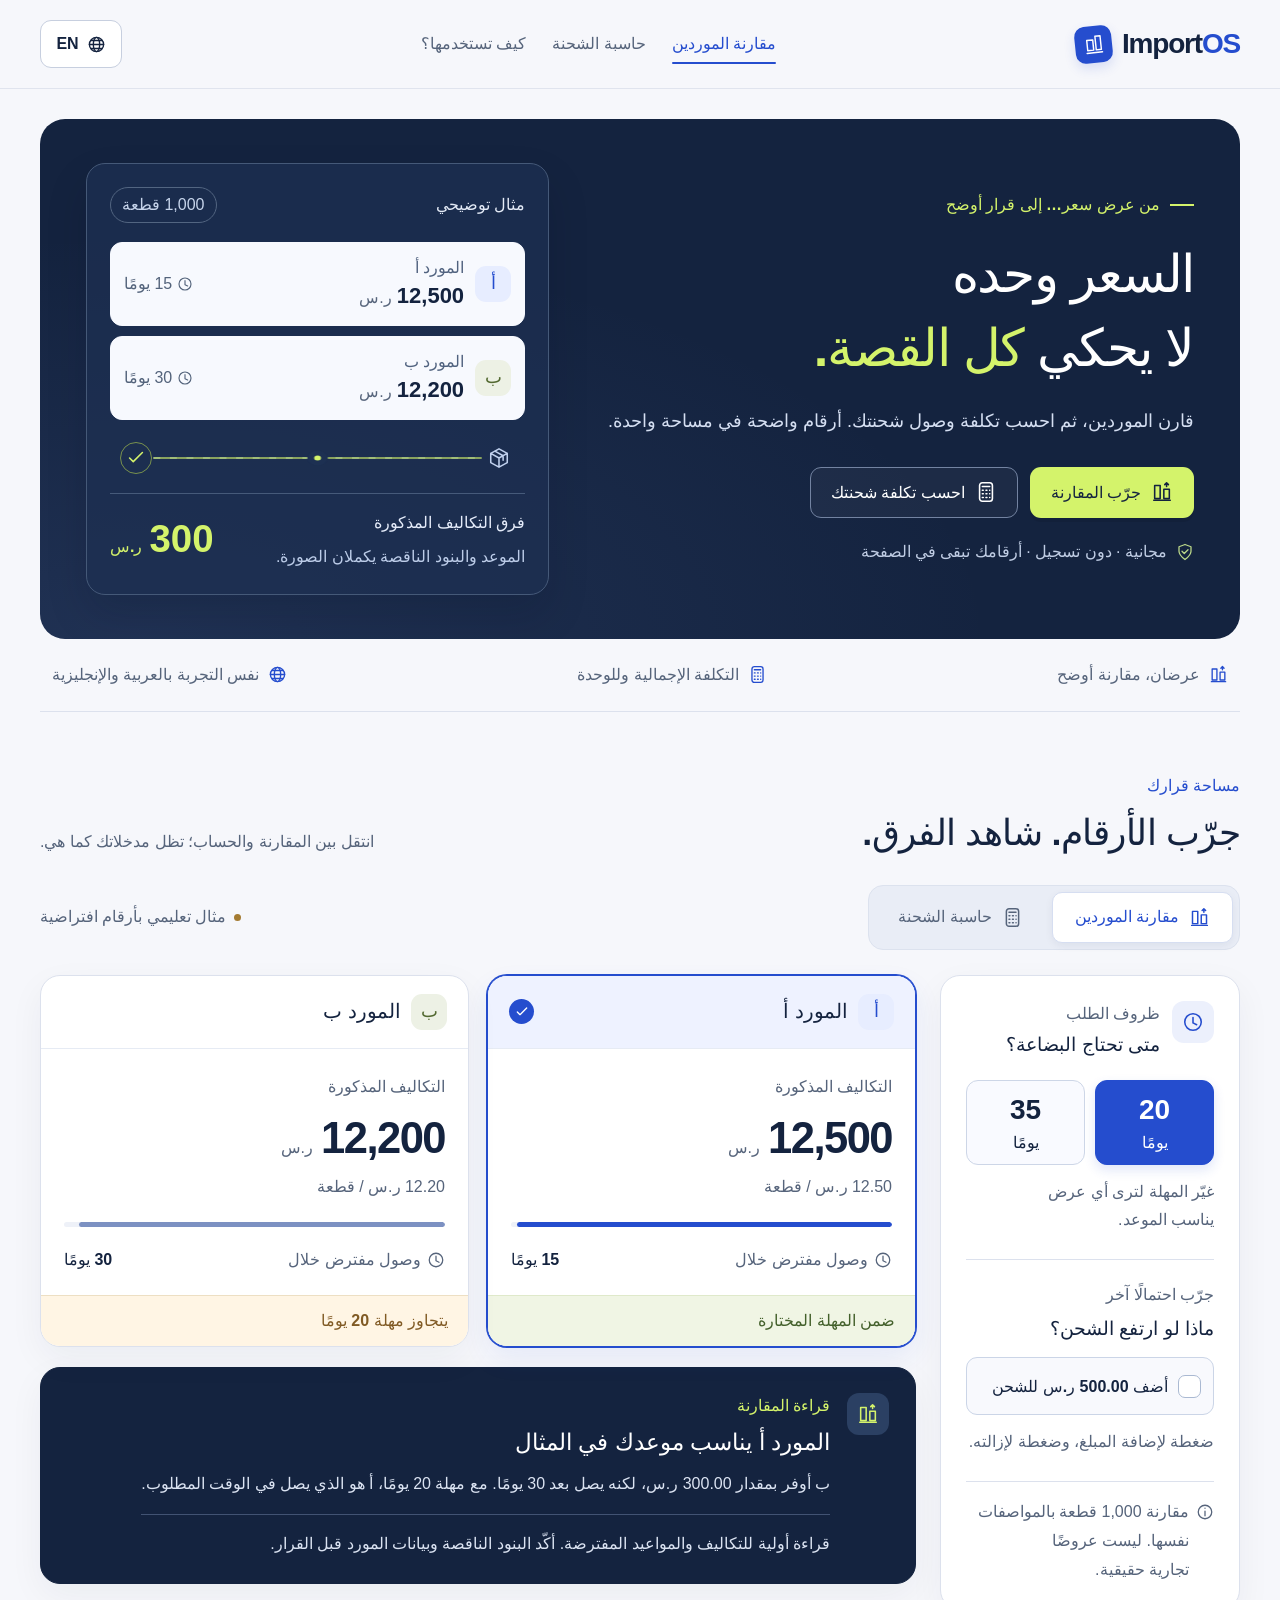
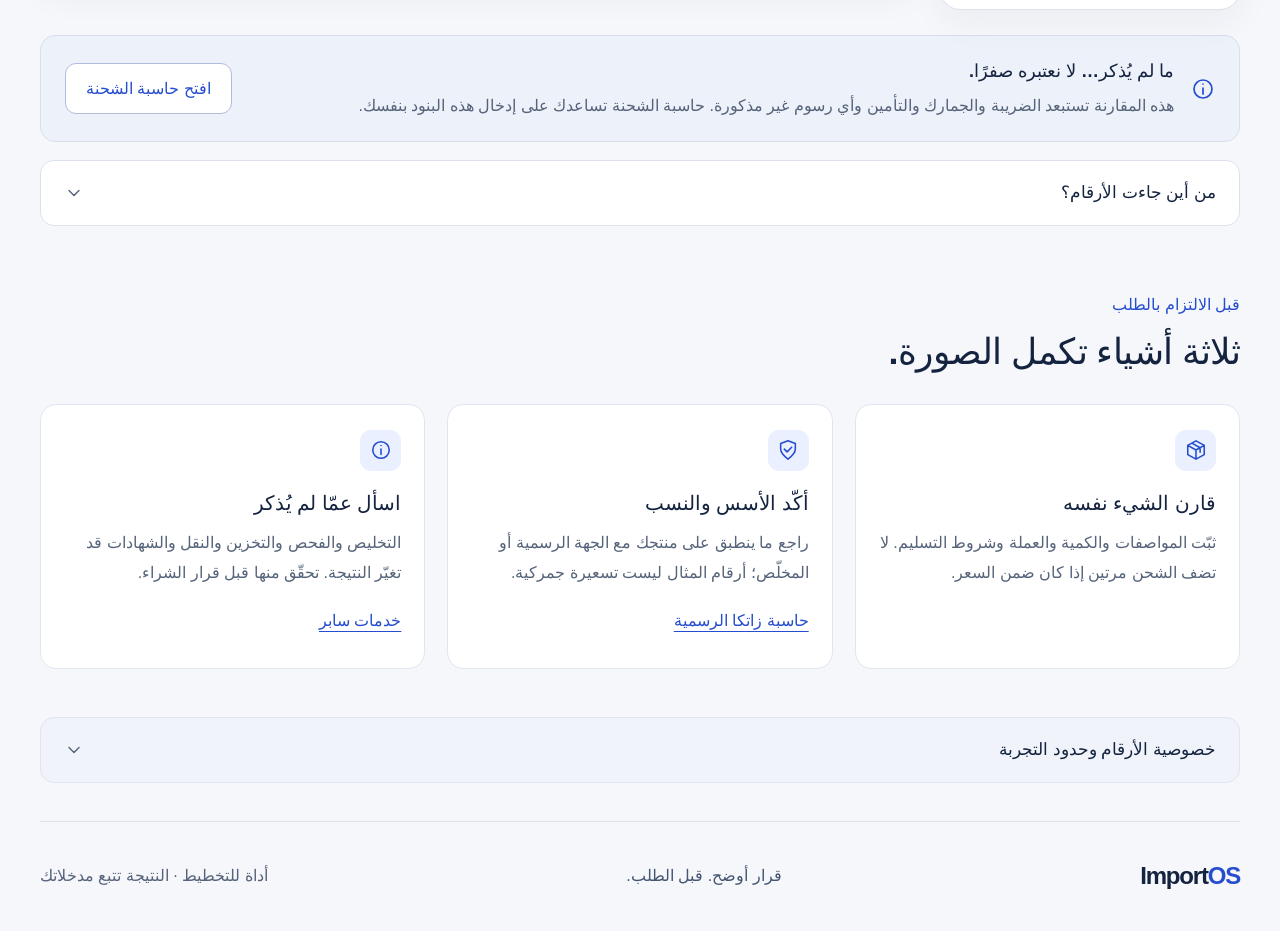
==== commit 5773b7fd: "Unify calculator and comparison in a bilingual workspace Share the comparison visual style, navigati" ====
--- a/public/compare.html
+++ b/public/compare.html
@@ -1,23 +1,17 @@
-<!doctype html><html lang="ar" dir="rtl"><head><meta charset="utf-8"><meta name="description" content="قارن عروض الموردين والتكلفة وموعد الوصول. Try the Arabic and English purchasing comparison demo. No signup or payment."><meta name="viewport" content="width=device-width,initial-scale=1"><title>ImportOS — قبل قرار الشراء</title><style>
-:root{font-family:Tahoma,Arial,sans-serif;color:#172440;background:#f6f5ef;font-synthesis:none;--ink:#14233f;--blue:#254dce;--lime:#d4f36b;--muted:#556079}*{box-sizing:border-box}html{scroll-behavior:smooth}body{margin:0;font-size:18px;line-height:1.8}button,a,input{-webkit-tap-highlight-color:transparent}button{font:inherit;cursor:pointer}button:focus-visible,a:focus-visible,summary:focus-visible{outline:3px solid #db6f25;outline-offset:5px}p{margin:10px 0}h1,h2,h3{line-height:1.5;margin:0}main{max-width:1200px;margin:auto;padding:24px 28px 50px}.top{display:flex;align-items:center;justify-content:space-between;gap:14px;padding-bottom:24px}.brand{font:bold 28px Arial;letter-spacing:-1.5px;display:flex;align-items:center;gap:10px}.mark{width:30px;height:30px;background:var(--blue);border-radius:7px;transform:rotate(-8deg);display:inline-grid;place-items:center;color:white;font-size:21px}.draft{font-size:15px;color:#424f69;display:flex;align-items:center;gap:8px}.dot{width:8px;height:8px;background:#bd671e;border-radius:50%;display:inline-block}.hero{background:var(--ink);color:white;padding:42px;border-radius:8px 8px 36px 8px;display:grid;grid-template-columns:1.5fr 1fr;gap:35px;align-items:center;position:relative;overflow:hidden}.eyebrow{font-size:16px;font-weight:bold;color:var(--lime);letter-spacing:.3px}.hero h1{font-size:clamp(32px,4.2vw,53px);letter-spacing:-1px;margin:12px 0}.hero h1 em{font-style:normal;color:var(--lime)}.hero p{color:#d7dff0;font-size:20px;max-width:650px}.cta{display:inline-flex;align-items:center;gap:25px;color:var(--ink);background:var(--lime);padding:12px 23px;text-decoration:none;font-weight:bold;border-radius:6px;margin-top:15px}.route{border:1px solid #65738c;padding:25px;border-radius:12px;background:#1b2d4a}.route .label{color:#d2dbee;font-size:16px}.route .value{font-size:37px;font-weight:bold;color:var(--lime);line-height:1.5}.route svg{width:100%;height:95px}.route .ends{display:flex;justify-content:space-between;color:#dde6f7;font-size:16px}.strip{display:flex;justify-content:space-between;gap:12px;flex-wrap:wrap;font-size:16px;padding:18px 4px;border-bottom:1px solid #cdd0ce}.strip span{display:flex;align-items:center;gap:8px}.strip b{color:var(--blue)}.sectionhead{display:flex;justify-content:space-between;gap:12px;align-items:center;margin:35px 0 18px}.sectionhead h2{font-size:28px}.step{font:700 15px Arial;color:var(--blue);letter-spacing:2px}.small{font-size:16px;color:var(--muted)}.workspace{display:grid;grid-template-columns:340px 1fr;gap:22px;align-items:start;scroll-margin-top:20px}.control{background:#e8ebf3;padding:25px;border-radius:12px}.control h3{font-size:22px}.options{display:grid;grid-template-columns:1fr 1fr;gap:10px;margin:17px 0}.choice{border:1px solid #a5afc2;border-radius:7px;padding:13px 8px;background:white;color:var(--ink);font-weight:bold;font-size:18px;min-height:58px}.choice[aria-pressed=true]{background:var(--blue);border-color:var(--blue);color:white;box-shadow:0 4px 0 #16317c}.scenario{border-top:1px solid #c4cada;padding-top:20px;margin-top:23px}.scenario button{width:100%;background:#fff;border:1px solid #a5afc2;color:#172440;padding:13px;border-radius:7px;font-size:17px;text-align:right;min-height:58px}.scenario button[aria-pressed=true]{background:#fff1df;border-color:#a85615}.scenario .small{margin-top:12px}.suppliergrid{display:grid;grid-template-columns:1fr 1fr;gap:16px}.supplier{background:#fff;border:1px solid #cdd3df;border-radius:12px;overflow:hidden;position:relative}.supplierhead{padding:16px 20px;border-bottom:1px dashed #cbd2df;display:flex;justify-content:space-between;align-items:center}.supplierhead h3{font-size:22px}.supplierhead .letter{width:34px;height:34px;border-radius:50%;background:#eef0f7;display:grid;place-items:center;font-weight:bold}.supplierbody{padding:19px 20px}.supplier .amount{font-size:clamp(27px,3.1vw,39px);font-family:Arial;font-weight:bold;line-height:1.4;direction:ltr;text-align:right;white-space:nowrap;font-variant-numeric:tabular-nums}.supplier .unit{font-size:17px;color:var(--muted)}.arrival{display:flex;align-items:center;justify-content:space-between;gap:8px;margin-top:17px;padding-top:12px;border-top:1px solid #e3e6eb}.arrival strong{font-size:20px}.fit{padding:10px 16px;background:#edf4e0;color:#354b16;font-size:16px;font-weight:bold;border-top:1px solid #d0dfbd}.fit.late{background:#fff0df;color:#8b4611;border-color:#ead0b3}.supplier.selected{border:2px solid var(--blue)}.selected .supplierhead{background:#edf1ff}.selected .letter{background:var(--blue);color:white}.outcome{background:var(--blue);color:white;border-radius:12px;padding:23px 25px;margin-top:18px}.outcome .eyebrow{font-size:15px}.outcome h3{font-size:25px;margin:7px 0}.outcome p{color:#f2f4ff;font-size:18px}.outcome .resultnote{font-size:16px;color:#e4eaff;margin-top:16px;padding-top:12px;border-top:1px solid #7f97ed}.outcome.pulse{animation:reveal .25s ease-out}@keyframes reveal{from{transform:translateY(5px);opacity:.7}to{transform:translateY(0);opacity:1}}details{margin:24px 0;background:white;border:1px solid #ccd2df;border-radius:12px;padding:18px 22px}summary{cursor:pointer;font-weight:bold;font-size:20px}summary::marker{color:var(--blue)}.tablebox{margin-top:15px;overflow:auto}table{border-collapse:collapse;width:100%;font-size:17px}th,td{text-align:right;border-bottom:1px solid #d9dfea;padding:12px}th{background:#f0f2f7}tr.total{font-weight:bold;color:var(--blue)}caption{font-size:16px;text-align:right;padding:8px}.scope-warning{border-inline-start:4px solid #a85615;background:#fff3e6;color:#583316;padding:13px 17px;border-radius:8px;font-size:16px;margin:0 0 18px}.notice{border-right:4px solid #c97b29;padding:18px 23px;background:#f4eadb;font-size:17px;margin-bottom:28px}.notice h2{font-size:22px}.offer{display:grid;grid-template-columns:1fr 2fr;gap:28px;border-top:2px solid var(--ink);padding-top:30px}.offer h2{font-size:28px}.offer p{margin:14px 0}.offer .badge{font-size:15px;color:#555f73}.price{font:bold 48px Arial;margin-top:13px;line-height:1.4}.offertext{font-size:18px}.offertext .small{font-size:16px}.foot{margin-top:35px;border-top:1px solid #cdd0ce;padding-top:18px;font-size:15px;color:#4d5a72}.formula{font-size:16px;color:var(--muted);margin:14px 0 4px}.numbers{font-variant-numeric:tabular-nums}@media(max-width:900px){.workspace{grid-template-columns:280px 1fr}.hero{grid-template-columns:1fr}.route{display:none}.suppliergrid{gap:12px}.supplierhead,.supplierbody{padding:15px}.supplier .amount{font-size:30px}}@media(max-width:650px){main{padding:18px 16px 35px}.top{align-items:center;padding-bottom:18px}.brand{font-size:24px}.draft{font-size:13px;max-width:140px;line-height:1.7}.hero{padding:27px 23px;border-radius:8px 8px 26px 8px}.hero h1{font-size:34px}.hero p{font-size:18px}.cta{width:100%;justify-content:space-between}.strip{font-size:14px;gap:8px}.sectionhead{margin-top:26px}.sectionhead h2{font-size:25px}.workspace{display:block}.control{padding:20px;margin-bottom:20px}.scenario{margin-top:20px;padding-top:16px}.scenario button{font-size:17px}.suppliergrid{gap:10px}.supplierhead{padding:13px 12px}.supplierhead h3{font-size:19px}.supplierhead .letter{width:27px;height:27px;font-size:16px}.supplierbody{padding:15px 12px}.supplier .amount{font-size:28px}.supplier .unit{font-size:15px}.supplier .small{font-size:15px}.arrival{display:block;margin-top:12px}.arrival strong{display:block}.arrival strong{font-size:21px}.fit{font-size:14px;padding:10px 12px;min-height:68px}.outcome{padding:22px}.outcome h3{font-size:24px}.outcome p{font-size:18px}.offer{display:block}.offer h2{font-size:27px}.price{margin:18px 0}.offertext{border-top:1px solid #ccc;padding-top:8px}.tablebox{overflow:visible}table,tbody,caption{display:block}thead{position:absolute;clip-path:inset(50%);width:1px;height:1px;overflow:hidden}tbody tr{display:grid;grid-template-columns:1fr 1fr;margin:13px 0;border:1px solid #d2d8e3;border-radius:8px;overflow:hidden}tbody th{grid-column:1/-1}td{text-align:center;font-size:20px}td::before{display:block;font-size:15px;color:var(--muted)}td:nth-child(2)::before{content:'المورد أ'}td:nth-child(3)::before{content:'المورد ب'}.sectionhead .small{display:none}details{padding:17px}summary{font-size:18px}}@media(max-width:360px){main{padding:14px 12px}.supplier .amount{font-size:24px}.supplierhead{padding:12px 9px}.supplierhead h3{font-size:18px}.supplierhead .letter{display:none}.supplierbody{padding:13px 9px}.hero h1{font-size:30px}.hero{padding:24px 19px}.fit{font-size:13px}}@media(prefers-reduced-motion:reduce){html{scroll-behavior:auto}.outcome.pulse{animation:none}}@media print{.hero{background:#eee;color:#14233f}.hero p,.hero h1 em{color:#14233f}.cta,.options,.scenario{display:none}.workspace{display:block}.control{display:none}.outcome{background:#eef0f7;color:#14233f}.outcome p,.outcome .resultnote{color:#14233f}details{display:block}.supplier,.outcome,.notice,.offer{break-inside:avoid}}
-.language-tools{display:flex;gap:14px;align-items:center}.language-tools a{font-size:15px;color:var(--ink);text-decoration:none}.language-tools button{background:white;border:1px solid #9aa9c4;border-radius:8px;color:var(--ink);font:700 17px Arial,Tahoma;min-height:46px;min-width:68px;padding:8px 12px}.top{flex-wrap:wrap}.draft{margin-inline-start:auto}html[lang=en] .amount{text-align:left}html[lang=en] .scenario button{text-align:left}html[lang=en] th,html[lang=en] td{text-align:left}html[lang=en] .notice{border-right:0;border-left:4px solid #c97b29}html[lang=en] .hero h1{font-family:Arial,sans-serif;letter-spacing:-1.4px}html[lang=en] body{font-family:Arial,sans-serif;line-height:1.65}html[lang=en] .outcome{line-height:1.65}html[lang=en] caption{text-align:left}html[lang=en] .price{direction:ltr}@media(max-width:650px){.language-tools{gap:10px}.top{gap:12px}.draft{order:3;width:100%;max-width:none;margin:0;font-size:14px}.language-tools{margin-inline-start:auto}html[lang=en] td{text-align:center}html[lang=en] td:nth-child(2)::before{content:'Supplier A'}html[lang=en] td:nth-child(3)::before{content:'Supplier B'}html[lang=en] .supplierhead h3{font-size:18px}html[lang=en] .fit{min-height:75px}} </style></head><body><main>
-<header class="top"><span class="brand" dir="ltr"><span class="mark" aria-hidden="true">↗</span>ImportOS</span><span class="draft"><span class="dot"></span>عرض توضيحي · أرقام افتراضية</span><div class="language-tools"><a href="/" id="calcLink">الحاسبة</a><button type="button" id="langToggle" lang="en" aria-label="Switch to English">EN <span aria-hidden="true">◎</span></button></div></header>
-<section class="hero"><div><span class="eyebrow">من عرض سعر… إلى قرار أوضح</span><h1>السعر وحده<br>لا يحكي <em>كل القصة.</em></h1><p>عرضان لنفس المنتج. أحدهما أوفر، والآخر أسرع.<br>غيّر ظروف الطلب وشاهد كيف تتغيّر المقارنة.</p><a class="cta" href="#workspace">جرّب المقارنة <span aria-hidden="true">↓</span></a></div><div class="route" aria-hidden="true"><span class="label">الفرق في التكاليف المذكورة</span><div class="value" id="heroDelta">300 ريال</div><svg viewBox="0 0 320 95" fill="none"><path d="M30 45H290" stroke="#75839c" stroke-width="2" stroke-dasharray="5 6"/><circle cx="35" cy="45" r="9" fill="#d4f36b"/><circle cx="285" cy="45" r="9" fill="#d4f36b"/><rect x="113" y="15" width="75" height="45" rx="4" fill="#d4f36b"/><path d="M126 24V51M139 24V51M152 24V51M165 24V51M178 24V51" stroke="#14233f" stroke-width="3"/><path d="M108 66H217V43L201 27H190" stroke="#d4f36b" stroke-width="4"/><circle cx="129" cy="69" r="8" fill="#d4f36b"/><circle cx="200" cy="69" r="8" fill="#d4f36b"/></svg><div class="ends"><span>عرض المورد</span><span>وصول البضاعة</span></div></div></section>
-<div class="strip"><span><b>01</b> نفس المواصفات</span><span><b>02</b> تكاليف واضحة</span><span><b>03</b> الموعد يغيّر القرار</span></div>
-<div class="sectionhead"><h2>اختبر قرارك قبل الطلب</h2><span class="small">1000 كوب ستانلس ستيل · مبالغ بالريال</span></div>
-<p class="scope-warning" role="note"><strong>نطاق الأرقام:</strong> تشمل المقارنة البضاعة والشحن والرسوم المذكورة فقط. الضرائب والجمارك والتأمين غير المذكورة غير محسوبة، وليست النتيجة تكلفة وصول نهائية.</p>
-<section id="workspace" class="workspace" aria-label="تجربة مقارنة الشراء"><aside class="control"><span class="step">01 / ظروف الطلب</span><h3 style="margin-top:8px">متى تحتاج البضاعة؟</h3><div class="options" role="group" aria-label="اختيار موعد الوصول"><button class="choice" id="soon" type="button" aria-pressed="true">خلال 20 يومًا</button><button class="choice" id="later" type="button" aria-pressed="false">خلال 35 يومًا</button></div><p class="small">اختر المهلة المناسبة، والنتيجة تتحدث مباشرة.</p><div class="scenario"><h3>وماذا لو تغيّر الشحن؟</h3><p class="small">جرّب إضافة 500 ريال لشحن المورد ب.</p><button id="freight" type="button" aria-pressed="false">+ أضف 500 ريال لشحن ب</button><p class="small">مثال تعليمي لشراء 1000 قطعة بالمواصفات نفسها. ليس عروضًا حقيقية.</p></div></aside>
-<div><div class="suppliergrid"><article class="supplier selected" id="cardA"><div class="supplierhead"><h3>المورد أ</h3><span class="letter" aria-hidden="true">أ</span></div><div class="supplierbody"><span class="small">التكاليف المذكورة · ريال</span><div class="amount">12,500</div><span class="unit">12.50 ريال / قطعة</span><div class="arrival"><span class="small">وصول مفترض خلال</span><strong>15 يومًا</strong></div></div><div class="fit" id="statusA">ضمن المهلة المختارة</div></article>
-<article class="supplier" id="cardB"><div class="supplierhead"><h3>المورد ب</h3><span class="letter" aria-hidden="true">ب</span></div><div class="supplierbody"><span class="small">التكاليف المذكورة · ريال</span><div class="amount" id="totalB">12,200</div><span class="unit" id="unitB">12.20 ريال / قطعة</span><div class="arrival"><span class="small">وصول مفترض خلال</span><strong>30 يومًا</strong></div></div><div class="fit late" id="statusB">يتجاوز مهلة 20 يومًا</div></article></div>
-<div class="outcome" id="outcome" aria-live="polite" aria-atomic="true"><span class="eyebrow">قراءة المقارنة</span><h3 id="verdict">المورد أ يناسب موعدك في المثال</h3><p id="reason">ب أوفر بمقدار 300 ريال، لكنه يصل بعد 30 يومًا. مع مهلة 20 يومًا، أ هو الذي يصل في الوقت المطلوب.</p><p class="resultnote">مقارنة أولية حسب التكاليف والمواعيد المفترضة فقط. استكمل البنود الناقصة وأكّد بيانات المورد قبل القرار.</p></div><p class="formula">مجموع التكاليف المذكورة = البضاعة + الشحن + الرسوم المذكورة</p></div></section>
-<details><summary>من أين جاءت الأرقام؟ افتح تفاصيل العرضين</summary><div class="tablebox"><table class="numbers"><caption class="small">مقارنة مبنية على بيانات المثال، وليست عروضًا تجارية حقيقية</caption><thead><tr><th scope="col">البند</th><th scope="col">المورد أ</th><th scope="col">المورد ب</th></tr></thead><tbody>
-<tr><th scope="row">سعر القطعة</th><td>10.00</td><td>11.00</td></tr><tr><th scope="row">قيمة البضاعة × 1000</th><td>10,000.00</td><td>11,000.00</td></tr><tr><th scope="row">الشحن</th><td>2,000.00</td><td id="bFreight">1,000.00</td></tr><tr><th scope="row">رسوم أخرى مذكورة</th><td>500.00</td><td>200.00</td></tr><tr class="total"><th scope="row">مجموع التكاليف المذكورة</th><td>12,500.00</td><td id="bSum">12,200.00</td></tr><tr><th scope="row">المجموع المذكور لكل قطعة</th><td>12.50</td><td id="bEach">12.20</td></tr><tr><th scope="row">الوصول المفترض بعد تأكيد الطلب</th><td>15 يومًا</td><td>30 يومًا</td></tr></tbody></table></div></details>
-<section class="notice"><h2>ما لم يُذكر… لا نعتبره 0.</h2><p>الضريبة والجمارك والتأمين وأي رسوم غير مذكورة خارج هذه الأرقام. نحتاج تأكيد المواصفات وشروط التسليم وصلاحية العرض وجدول الدفعات. لا يتضمن المثال تحققًا من جودة المورد أو موثوقيته.</p></section>
-<section class="offer"><div><span class="badge">عرض تجريبي مقترح · غير متاح للشراء</span><h2>مقارنة شراء بالعربية لطلبك القادم</h2><div class="price">149 ريال <span style="font-size:20px;font-weight:400">مرة واحدة</span></div></div><div class="offertext"><p>منتج واحد بالمواصفات نفسها، حتى عرضين من الموردين، وكمية شراء واحدة.</p><div class="steps"><p><b>1. نرتّب الأرقام:</b> السعر، والكمية، والشحن والرسوم المذكورة، وأي تحويل عملة حسب السعر الذي تعتمد عليه.</p><p><b>2. نوضّح الفروقات:</b> التكلفة المذكورة للوحدة، ومدة الوصول، والدفعة المقدمة إذا كانت شروطها متاحة.</p><p><b>3. تسلّم مقارنة مراجعة:</b> صفحة عربية PDF، مع الحسابات والافتراضات والأسئلة التي تحتاج توضيحًا من المورد، وجولة تصحيح واحدة للبيانات نفسها.</p></div><p><b>الموعد المقترح:</b> خلال يومي عمل بعد اكتمال البيانات وتأكيد ملاءمة الحالة. أي نقص مؤثر نوضحه قبل بدء العمل.</p><p class="small">السعر 149 ريال مقترح للاختبار، وليس طلب دفع. تأكيد السعر النهائي والمعالجة الضريبية وطريقة الدفع يتم قبل قبول أي طلب مدفوع. لا يوجد زر شراء أو دفع في هذا النموذج.</p></div></section>
-<footer class="foot">مثال تعليمي بأرقام افتراضية · المبيعات غير مفعّلة. لا ترفع هذه الصفحة ملفاتك ولا تجمع مدخلاتك. قد يعالج مزود الاستضافة سجلات اتصال قياسية.</footer></main>
-<script>const translations={"نطاق الأرقام:":"Scope of figures:","تشمل المقارنة البضاعة والشحن والرسوم المذكورة فقط. الضرائب والجمارك والتأمين غير المذكورة غير محسوبة، وليست النتيجة تكلفة وصول نهائية.":"This comparison includes only stated goods, freight and fees. Unstated tax, customs duty and insurance are excluded; this is not the final landed cost.","الحاسبة": "Calculator", "عرض توضيحي · أرقام افتراضية": "Illustrative demo · Fictional figures", "من عرض سعر… إلى قرار أوضح": "FROM QUOTE TO CLEARER DECISION", "السعر وحده": "The price alone", "لا يحكي": "doesn’t tell", "كل القصة.": "the whole story.", "عرضان لنفس المنتج. أحدهما أوفر، والآخر أسرع.": "Two quotes for the same product. One costs less; the other arrives sooner.", "غيّر ظروف الطلب وشاهد كيف تتغيّر المقارنة.": "Change the conditions and see the comparison update.", "جرّب المقارنة": "Try the comparison", "الفرق في التكاليف المذكورة": "Difference in stated costs", "300 ريال": "SAR 300", "200 ريال": "SAR 200", "عرض المورد": "Supplier quote", "وصول البضاعة": "Goods arrive", "نفس المواصفات": "Same specification", "تكاليف واضحة": "Clear costs", "الموعد يغيّر القرار": "Timing changes the decision", "اختبر قرارك قبل الطلب": "Explore before you order", "1000 كوب ستانلس ستيل · مبالغ بالريال": "1000 stainless-steel cups · Amounts in SAR", "01 / ظروف الطلب": "01 / ORDER CONDITIONS", "متى تحتاج البضاعة؟": "When do you need the goods?", "خلال 20 يومًا": "Within 20 days", "خلال 35 يومًا": "Within 35 days", "اختر المهلة المناسبة، والنتيجة تتحدث مباشرة.": "Choose a deadline. The result updates immediately.", "وماذا لو تغيّر الشحن؟": "What if shipping changes?", "جرّب إضافة 500 ريال لشحن المورد ب.": "Try adding SAR 500 to Supplier B’s freight.", "+ أضف 500 ريال لشحن ب": "+ Add SAR 500 to B’s freight", "✓ أُضيفت 500 ريال — اضغط لإزالتها": "✓ SAR 500 added — tap to remove", "مثال تعليمي لشراء 1000 قطعة بالمواصفات نفسها. ليس عروضًا حقيقية.": "Fictional example: 1000 identical units. These are not real quotes.", "المورد أ": "Supplier A", "أ": "A", "المورد ب": "Supplier B", "ب": "B", "التكاليف المذكورة · ريال": "Stated costs · SAR", "12.50 ريال / قطعة": "SAR 12.50 / unit", "12.20 ريال / قطعة": "SAR 12.20 / unit", "12.70 ريال / قطعة": "SAR 12.70 / unit", "وصول مفترض خلال": "Assumed arrival in", "15 يومًا": "15 days", "30 يومًا": "30 days", "ضمن المهلة المختارة": "Meets selected deadline", "يتجاوز مهلة 20 يومًا": "Misses the 20-day deadline", "قراءة المقارنة": "COMPARISON INSIGHT", "المورد أ يناسب موعدك في المثال": "Supplier A meets your deadline in this example", "ب أوفر بمقدار 300 ريال، لكنه يصل بعد 30 يومًا. مع مهلة 20 يومًا، أ هو الذي يصل في الوقت المطلوب.": "B costs SAR 300 less, but arrives in 30 days. With a 20-day deadline, only A arrives on time.", "مقارنة أولية حسب التكاليف والمواعيد المفترضة فقط. استكمل البنود الناقصة وأكّد بيانات المورد قبل القرار.": "Preliminary comparison using assumed costs and dates only. Confirm missing charges and supplier information before deciding.", "مجموع التكاليف المذكورة = البضاعة + الشحن + الرسوم المذكورة": "Stated total = goods + freight + stated fees", "من أين جاءت الأرقام؟ افتح تفاصيل العرضين": "Where do the numbers come from? View both quotes", "مقارنة مبنية على بيانات المثال، وليست عروضًا تجارية حقيقية": "Fictional comparison, not actual commercial quotations", "البند": "Item", "سعر القطعة": "Unit price", "قيمة البضاعة × 1000": "Goods value × 1000", "الشحن": "Freight", "رسوم أخرى مذكورة": "Other stated fees", "مجموع التكاليف المذكورة": "Total stated costs", "المجموع المذكور لكل قطعة": "Stated cost per unit", "الوصول المفترض بعد تأكيد الطلب": "Assumed arrival after order confirmation", "ما لم يُذكر… لا نعتبره 0.": "Unknown does not mean 0.", "الضريبة والجمارك والتأمين وأي رسوم غير مذكورة خارج هذه الأرقام. نحتاج تأكيد المواصفات وشروط التسليم وصلاحية العرض وجدول الدفعات. لا يتضمن المثال تحققًا من جودة المورد أو موثوقيته.": "Tax, duty, insurance and any unstated charges are excluded. Confirm specifications, delivery terms, quote validity and payment schedules. This example does not verify supplier quality or reliability.", "عرض تجريبي مقترح · غير متاح للشراء": "Proposed pilot · Not available to purchase", "مقارنة شراء بالعربية لطلبك القادم": "An Arabic purchasing comparison for your next order", "149 ريال": "SAR 149", "مرة واحدة": "one time", "منتج واحد بالمواصفات نفسها، حتى عرضين من الموردين، وكمية شراء واحدة.": "One product with the same specification, up to 2 supplier quotes and one order quantity.", "1. نرتّب الأرقام:": "1. Organize the figures:", "السعر، والكمية، والشحن والرسوم المذكورة، وأي تحويل عملة حسب السعر الذي تعتمد عليه.": "Price, quantity, freight and stated fees, with currency conversion using the exchange rate you approve.", "2. نوضّح الفروقات:": "2. Explain the differences:", "التكلفة المذكورة للوحدة، ومدة الوصول، والدفعة المقدمة إذا كانت شروطها متاحة.": "Stated cost per unit, arrival timing and advance payment where the terms are available.", "3. تسلّم مقارنة مراجعة:": "3. Receive a reviewed comparison:", "صفحة عربية PDF، مع الحسابات والافتراضات والأسئلة التي تحتاج توضيحًا من المورد، وجولة تصحيح واحدة للبيانات نفسها.": "A one-page Arabic PDF with calculations, assumptions, questions for the supplier and one correction round for the same inputs.", "الموعد المقترح:": "Proposed turnaround:", "خلال يومي عمل بعد اكتمال البيانات وتأكيد ملاءمة الحالة. أي نقص مؤثر نوضحه قبل بدء العمل.": "Within 2 business days after complete information and scope confirmation. Material gaps are flagged before work starts.", "السعر 149 ريال مقترح للاختبار، وليس طلب دفع. تأكيد السعر النهائي والمعالجة الضريبية وطريقة الدفع يتم قبل قبول أي طلب مدفوع. لا يوجد زر شراء أو دفع في هذا النموذج.": "SAR 149 is a proposed pilot price, not a payment request. Final price, tax treatment and payment method must be confirmed before any paid order is accepted. This demo has no purchase or payment button.", "مثال تعليمي بأرقام افتراضية · المبيعات غير مفعّلة. لا ترفع هذه الصفحة ملفاتك ولا تجمع مدخلاتك. قد يعالج مزود الاستضافة سجلات اتصال قياسية.": "Educational example with fictional figures · Sales are not enabled. This page does not upload files or collect your inputs. The hosting provider may process standard connection logs.", "المورد أ أسرع وأقل تكلفة مذكورة": "Supplier A is faster and has lower stated costs", "المورد ب أوفر، وكلاهما يصل ضمن المهلة": "Supplier B costs less; both meet the deadline", "بعد زيادة شحن ب، يصبح مجموعه 12,700 ريال مقابل 12,500 ريال للمورد أ. أ أقل بمقدار 200 ريال ويصل خلال 15 يومًا.": "With the extra freight, B totals SAR 12,700 versus A’s SAR 12,500. A costs SAR 200 less and arrives in 15 days.", "مع مهلة 35 يومًا، العرضان يناسبان الموعد. ب أقل بمقدار 300 ريال في التكاليف المذكورة، أي 0.30 ريال لكل قطعة. يلزم استكمال التكاليف غير المذكورة قبل الحسم.": "With a 35-day deadline, both quotes arrive in time. B’s stated cost is SAR 300 lower, or SAR 0.30 per unit. Confirm any unstated costs before deciding.", "مع مهلة 35 يومًا، العرضان يناسبان الموعد. ب أقل بمقدار 300 ريال في التكاليف المذكورة، أي 0.30 ريال لكل قطعة.": "With a 35-day deadline, both arrive in time. B’s stated cost is SAR 300 lower, or SAR 0.30 per unit."};let lang='ar';const tr=s=>lang==='en'?(translations[s]||s):s;const walker=document.createTreeWalker(document.body,NodeFilter.SHOW_TEXT);const textNodes=[];while(walker.nextNode()){const n=walker.currentNode;if(!n.parentElement.closest('script,style,#langToggle')&&n.textContent.trim())textNodes.push([n,n.textContent]);}
-let later=false,extra=false;const $=id=>document.getElementById(id);function render(){const cost=extra?12700:12200;const winner=later&&!extra?'B':'A';$('soon').setAttribute('aria-pressed',String(!later));$('later').setAttribute('aria-pressed',String(later));$('freight').setAttribute('aria-pressed',String(extra));$('freight').textContent=tr(extra?'✓ أُضيفت 500 ريال — اضغط لإزالتها':'+ أضف 500 ريال لشحن ب');$('heroDelta').textContent=tr(extra?'200 ريال':'300 ريال');$('totalB').textContent=tr(extra?'12,700':'12,200');$('unitB').textContent=tr(extra?'12.70 ريال / قطعة':'12.20 ريال / قطعة');$('statusB').textContent=tr(later?'ضمن المهلة المختارة':'يتجاوز مهلة 20 يومًا');$('statusB').className=later?'fit':'fit late';$('cardA').classList.toggle('selected',winner==='A');$('cardB').classList.toggle('selected',winner==='B');$('verdict').textContent=tr(extra?'المورد أ أسرع وأقل تكلفة مذكورة':later?'المورد ب أوفر، وكلاهما يصل ضمن المهلة':'المورد أ يناسب موعدك في المثال');$('reason').textContent=tr(extra?'بعد زيادة شحن ب، يصبح مجموعه 12,700 ريال مقابل 12,500 ريال للمورد أ. أ أقل بمقدار 200 ريال ويصل خلال 15 يومًا.':later?'مع مهلة 35 يومًا، العرضان يناسبان الموعد. ب أقل بمقدار 300 ريال في التكاليف المذكورة، أي 0.30 ريال لكل قطعة.':'ب أوفر بمقدار 300 ريال، لكنه يصل بعد 30 يومًا. مع مهلة 20 يومًا، أ هو الذي يصل في الوقت المطلوب.');document.querySelector('#bFreight').textContent=tr(extra?'1,500.00':'1,000.00');document.querySelector('#bSum').textContent=tr(extra?'12,700.00':'12,200.00');document.querySelector('#bEach').textContent=tr(extra?'12.70':'12.20');$('outcome').classList.remove('pulse');requestAnimationFrame(()=>$('outcome').classList.add('pulse'));}$('soon').addEventListener('click',()=>{later=false;render()});$('later').addEventListener('click',()=>{later=true;render()});$('freight').addEventListener('click',()=>{extra=!extra;render()});
-const attrs=[['.workspace','aria-label','تجربة مقارنة الشراء','Purchasing comparison demo'],['.options','aria-label','اختيار موعد الوصول','Choose an arrival deadline']];
-function setLanguage(next){lang=next;document.documentElement.lang=lang;document.documentElement.dir=lang==='en'?'ltr':'rtl';for(const [n,ar] of textNodes){const key=ar.trim();n.textContent=lang==='en'&&translations[key]?ar.replace(key,translations[key]):ar;}for(const [sel,key,ar,en]of attrs){document.querySelector(sel).setAttribute(key,lang==='en'?en:ar);}const button=document.getElementById('langToggle');button.textContent=lang==='en'?'العربية ◎':'EN ◎';button.lang=lang==='en'?'ar':'en';button.setAttribute('aria-label',lang==='en'?'التبديل إلى العربية':'Switch to English');document.title=lang==='en'?'ImportOS — Before you buy':'ImportOS — قبل قرار الشراء';render();}
-document.getElementById('langToggle').addEventListener('click',()=>setLanguage(lang==='ar'?'en':'ar'));if(new URLSearchParams(location.search).get('lang')==='en')setLanguage('en');
-</script></body></html>+<!doctype html>
+<html lang="ar" dir="rtl">
+<head>
+  <meta charset="utf-8">
+  <meta name="viewport" content="width=device-width, initial-scale=1">
+  <title>ImportOS — مقارنة الموردين</title>
+  <script>
+    // Keep existing comparison links and language links on the unified workspace.
+    const destination = new URL('./', window.location.href);
+    destination.search = window.location.search;
+    destination.hash = 'compare';
+    window.location.replace(destination.href);
+  </script>
+  <noscript><meta http-equiv="refresh" content="0;url=./#compare"></noscript>
+</head>
+<body><p><a href="./#compare">افتح مساحة ImportOS الموحدة</a></p><p><a href="./?lang=en#compare" lang="en">Open the unified ImportOS workspace</a></p></body>
+</html>
